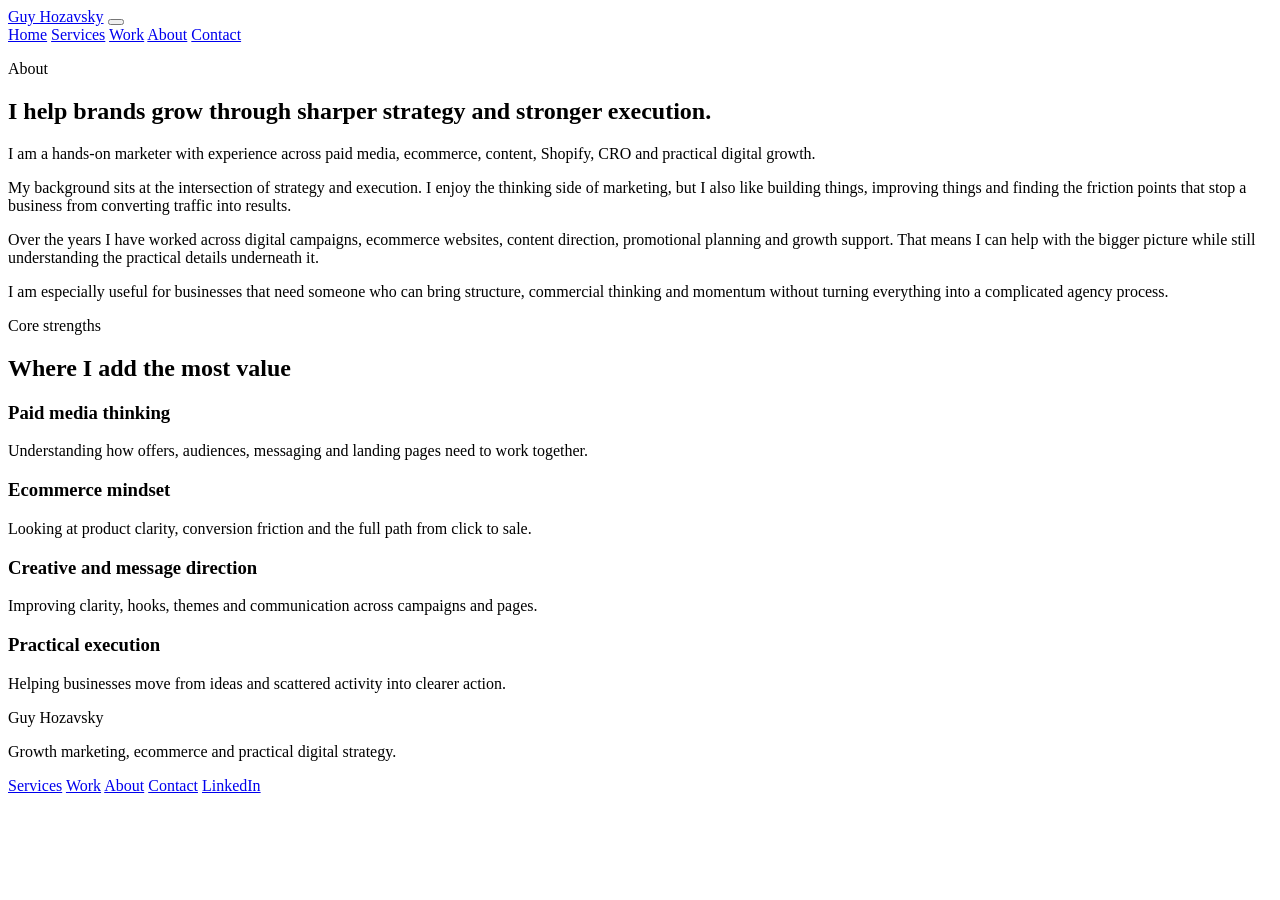
==== about.html @ 63ea0854 "Create about.html" ====
<!DOCTYPE html>
<html lang="en">
<head>
  <meta charset="UTF-8" />
  <meta name="viewport" content="width=device-width, initial-scale=1.0" />
  <title>About | Guy Hozavsky</title>
  <meta name="description" content="About Guy Hozavsky - growth marketing, ecommerce and hands-on digital strategy." />
  <link rel="stylesheet" href="css/style.css" />
</head>
<body>
  <header class="site-header">
    <div class="container nav-wrap">
      <a href="index.html" class="brand">Guy Hozavsky</a>

      <button class="nav-toggle" aria-label="Open menu" aria-expanded="false">
        <span></span>
        <span></span>
        <span></span>
      </button>

      <nav class="site-nav">
        <a href="index.html">Home</a>
        <a href="services.html">Services</a>
        <a href="work.html">Work</a>
        <a href="about.html" class="active">About</a>
        <a href="contact.html" class="btn btn-outline btn-small">Contact</a>
      </nav>
    </div>
  </header>

  <main class="page-main">
    <section class="page-hero">
      <div class="container narrow">
        <p class="eyebrow">About</p>
        <h1>I help brands grow through sharper strategy and stronger execution.</h1>
        <p class="lead">
          I am a hands-on marketer with experience across paid media, ecommerce, content, Shopify, CRO and practical digital growth.
        </p>
      </div>
    </section>

    <section class="section">
      <div class="container narrow">
        <div class="about-copy">
          <p>
            My background sits at the intersection of strategy and execution. I enjoy the thinking side of marketing, but I also like building things, improving things and finding the friction points that stop a business from converting traffic into results.
          </p>

          <p>
            Over the years I have worked across digital campaigns, ecommerce websites, content direction, promotional planning and growth support. That means I can help with the bigger picture while still understanding the practical details underneath it.
          </p>

          <p>
            I am especially useful for businesses that need someone who can bring structure, commercial thinking and momentum without turning everything into a complicated agency process.
          </p>
        </div>
      </div>
    </section>

    <section class="section section-alt">
      <div class="container">
        <div class="section-intro">
          <p class="eyebrow">Core strengths</p>
          <h2>Where I add the most value</h2>
        </div>

        <div class="card-grid">
          <article class="feature-card">
            <h3>Paid media thinking</h3>
            <p>Understanding how offers, audiences, messaging and landing pages need to work together.</p>
          </article>

          <article class="feature-card">
            <h3>Ecommerce mindset</h3>
            <p>Looking at product clarity, conversion friction and the full path from click to sale.</p>
          </article>

          <article class="feature-card">
            <h3>Creative and message direction</h3>
            <p>Improving clarity, hooks, themes and communication across campaigns and pages.</p>
          </article>

          <article class="feature-card">
            <h3>Practical execution</h3>
            <p>Helping businesses move from ideas and scattered activity into clearer action.</p>
          </article>
        </div>
      </div>
    </section>
  </main>

  <footer class="site-footer">
    <div class="container footer-wrap">
      <div>
        <p class="footer-brand">Guy Hozavsky</p>
        <p class="footer-copy">Growth marketing, ecommerce and practical digital strategy.</p>
      </div>

      <div class="footer-links">
        <a href="services.html">Services</a>
        <a href="work.html">Work</a>
        <a href="about.html">About</a>
        <a href="contact.html">Contact</a>
        <a href="https://www.linkedin.com/in/guy-hozavsky" target="_blank" rel="noopener">LinkedIn</a>
      </div>
    </div>
  </footer>

  <script src="js/script.js"></script>
</body>
</html>
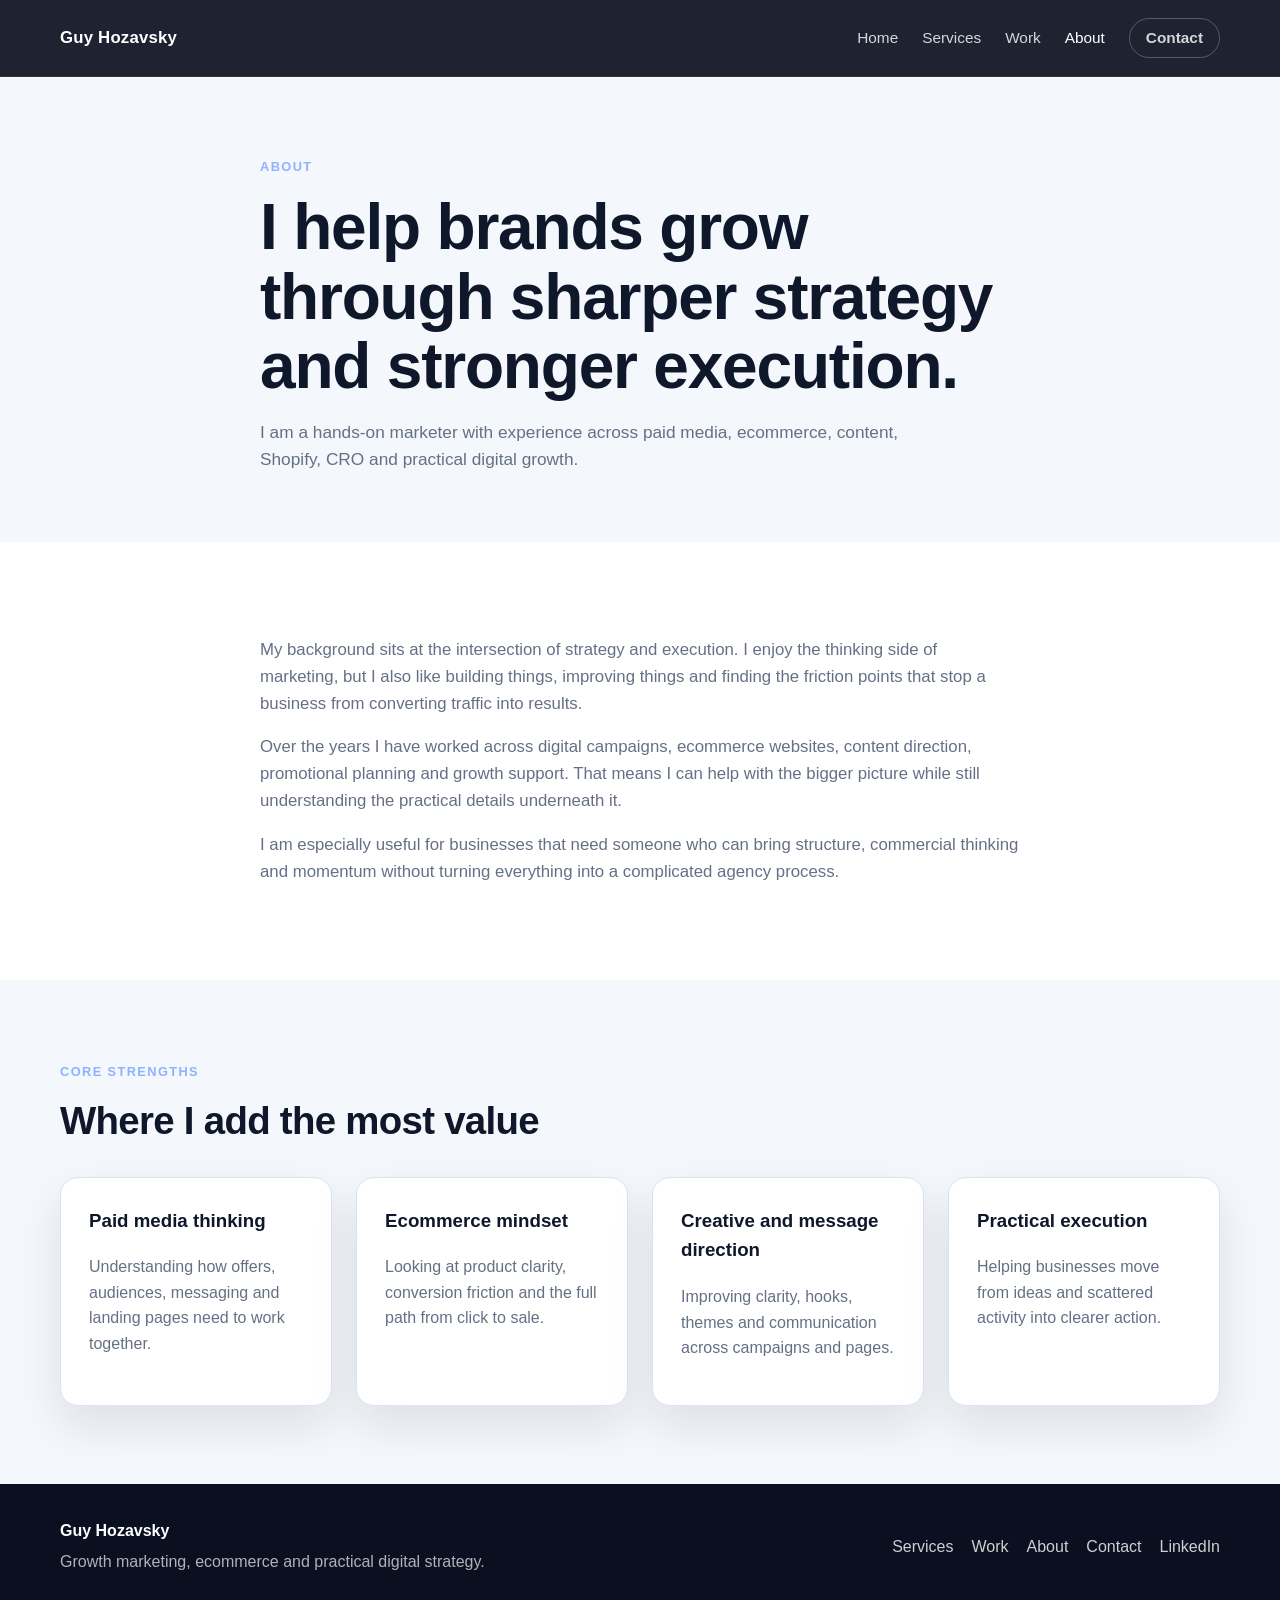
==== commit fd7eac56: "Update about.html" ====
--- a/about.html
+++ b/about.html
@@ -1,11 +1,20 @@
 <!DOCTYPE html>
 <html lang="en">
 <head>
+
   <meta charset="UTF-8" />
   <meta name="viewport" content="width=device-width, initial-scale=1.0" />
   <title>About | Guy Hozavsky</title>
   <meta name="description" content="About Guy Hozavsky - growth marketing, ecommerce and hands-on digital strategy." />
-  <link rel="stylesheet" href="css/style.css" />
+ 
+<link rel="apple-touch-icon" sizes="180x180" href="apple-touch-icon.png">
+<link rel="icon" type="image/png" sizes="32x32" href="favicon-32x32.png">
+<link rel="icon" type="image/png" sizes="16x16" href="favicon-16x16.png">
+<link rel="icon" href="favicon.ico">
+<link rel="manifest" href="site.webmanifest">
+
+ <link rel="stylesheet" href="css/style.css" />
+
 </head>
 <body>
   <header class="site-header">
--- a/css/style.css
+++ b/css/style.css
@@ -0,0 +1,841 @@
+:root {
+  --bg: #0b1020;
+  --bg-soft: #121a31;
+  --panel: #ffffff;
+  --panel-soft: #f4f7fb;
+  --text: #0f172a;
+  --text-light: #667085;
+  --white: #ffffff;
+  --line: #dbe3ef;
+  --accent: #1d4ed8;
+  --accent-dark: #163ea8;
+  --shadow: 0 20px 45px rgba(15, 23, 42, 0.10);
+  --radius: 18px;
+  --radius-small: 12px;
+  --container: 1160px;
+  --narrow: 760px;
+}
+
+* {
+  box-sizing: border-box;
+}
+
+html {
+  scroll-behavior: smooth;
+}
+
+body {
+  margin: 0;
+  font-family: Arial, Helvetica, sans-serif;
+  color: var(--text);
+  background: #ffffff;
+  line-height: 1.6;
+}
+
+a {
+  color: inherit;
+  text-decoration: none;
+}
+
+img {
+  max-width: 100%;
+  display: block;
+}
+
+.container {
+  width: min(calc(100% - 40px), var(--container));
+  margin: 0 auto;
+}
+
+.narrow {
+  max-width: var(--narrow);
+}
+
+.center-text {
+  text-align: center;
+}
+
+.site-header {
+  position: sticky;
+  top: 0;
+  z-index: 50;
+  background: rgba(11, 16, 32, 0.92);
+  backdrop-filter: blur(10px);
+  border-bottom: 1px solid rgba(255, 255, 255, 0.08);
+}
+
+.nav-wrap {
+  display: flex;
+  align-items: center;
+  justify-content: space-between;
+  min-height: 76px;
+  gap: 24px;
+}
+
+.brand {
+  font-size: 1.05rem;
+  font-weight: 700;
+  letter-spacing: 0.2px;
+  color: var(--white);
+}
+
+.site-nav {
+  display: flex;
+  align-items: center;
+  gap: 24px;
+}
+
+.site-nav a {
+  color: rgba(255, 255, 255, 0.82);
+  font-size: 0.96rem;
+}
+
+.site-nav a:hover,
+.site-nav a.active {
+  color: var(--white);
+}
+
+.nav-toggle {
+  display: none;
+  background: transparent;
+  border: 0;
+  padding: 0;
+  width: 34px;
+  cursor: pointer;
+}
+
+.nav-toggle span {
+  display: block;
+  height: 2px;
+  background: var(--white);
+  margin: 6px 0;
+  border-radius: 2px;
+}
+
+.hero {
+  background:
+  radial-gradient(circle at top left, rgba(29,78,216,0.15), transparent 40%),
+  linear-gradient(180deg,#0b1020 0%,#121a31 100%);
+  color:white;
+  padding:90px 0 70px;
+}
+
+.hero-grid {
+  display: grid;
+  grid-template-columns: 1.4fr 0.9fr;
+  gap: 40px;
+  align-items: center;
+}
+
+.eyebrow {
+  display: inline-block;
+  font-size: 0.8rem;
+  text-transform: uppercase;
+  letter-spacing: 1.4px;
+  font-weight: 700;
+  color: #8fb2ff;
+  margin: 0 0 16px;
+}
+
+.hero h1,
+.page-hero h1 {
+  margin: 0 0 18px;
+  line-height: 1.08;
+  font-size: clamp(2.2rem, 5vw, 4.2rem);
+  letter-spacing: -1.2px;
+}
+
+.hero-text,
+.lead {
+  font-size: 1.08rem;
+  color: rgba(255, 255, 255, 0.85);
+  max-width: 680px;
+  margin: 0 0 30px;
+}
+.hero-image {
+  display:flex;
+  justify-content:center;
+  align-items:center;
+}
+
+.hero-image img {
+  width:100%;
+  max-width:420px;
+  border-radius:18px;
+  box-shadow:0 20px 45px rgba(0,0,0,0.15);
+}
+
+.page-main {
+  background: #ffffff;
+}
+
+.page-hero {
+  background: var(--panel-soft);
+  padding: 76px 0 38px;
+}
+
+.page-hero .lead {
+  color: var(--text-light);
+}
+
+.hero-actions {
+  display: flex;
+  flex-wrap: wrap;
+  gap: 14px;
+  margin-bottom: 28px;
+}
+
+.btn {
+  display: inline-flex;
+  align-items: center;
+  justify-content: center;
+  min-height: 48px;
+  padding: 0 22px;
+  border-radius: 999px;
+  background: var(--accent);
+  color: var(--white);
+  font-weight: 700;
+  border: 1px solid var(--accent);
+  transition: 0.2s ease;
+}
+
+.btn:hover {
+  background: var(--accent-dark);
+  border-color: var(--accent-dark);
+}
+
+.btn-secondary {
+  background: transparent;
+  border-color: rgba(255, 255, 255, 0.22);
+  color: var(--white);
+}
+
+.btn-secondary:hover {
+  background: rgba(255, 255, 255, 0.08);
+  border-color: rgba(255, 255, 255, 0.3);
+}
+
+.btn-outline {
+  background: transparent;
+  color: var(--white);
+  border-color: rgba(255, 255, 255, 0.25);
+}
+
+.btn-outline:hover {
+  background: rgba(255, 255, 255, 0.08);
+}
+
+.btn-small {
+  min-height: 40px;
+  padding: 0 16px;
+}
+
+.hero-points {
+  display: flex;
+  flex-wrap: wrap;
+  gap: 10px;
+}
+
+.hero-points span {
+  padding: 8px 12px;
+  border: 1px solid rgba(255, 255, 255, 0.14);
+  border-radius: 999px;
+  color: rgba(255, 255, 255, 0.82);
+  font-size: 0.9rem;
+}
+
+.hero-card {
+  display: flex;
+  justify-content: flex-end;
+}
+
+.stat-card {
+  width: 100%;
+  max-width: 380px;
+  background: rgba(255, 255, 255, 0.08);
+  border: 1px solid rgba(255, 255, 255, 0.14);
+  border-radius: var(--radius);
+  padding: 28px;
+  box-shadow: var(--shadow);
+}
+
+.stat-label {
+  margin: 0 0 12px;
+  color: #8fb2ff;
+  text-transform: uppercase;
+  letter-spacing: 1.2px;
+  font-size: 0.78rem;
+  font-weight: 700;
+}
+
+.stat-card h3 {
+  margin: 0 0 18px;
+  font-size: 1.5rem;
+  line-height: 1.25;
+}
+
+.section {
+  padding: 78px 0;
+}
+
+.section-alt {
+  background: var(--panel-soft);
+}
+
+.section-intro {
+  max-width: 760px;
+  margin-bottom: 34px;
+}
+
+.section-intro h2,
+.cta-band h2,
+.service-item h2,
+.case-study h2 {
+  margin: 0;
+  font-size: clamp(1.8rem, 3vw, 2.7rem);
+  line-height: 1.14;
+  letter-spacing: -0.7px;
+}
+
+.card-grid,
+.case-grid,
+.check-grid {
+  display: grid;
+  gap: 24px;
+}
+
+.card-grid {
+  grid-template-columns: repeat(4, 1fr);
+}
+
+.case-grid {
+  grid-template-columns: repeat(3, 1fr);
+}
+
+.check-grid {
+  grid-template-columns: repeat(3, 1fr);
+}
+
+.feature-card,
+.case-card,
+.panel,
+.check-card,
+.contact-panel,
+.service-item,
+.case-study {
+  background: var(--panel);
+  border: 1px solid var(--line);
+  border-radius: var(--radius);
+  box-shadow: var(--shadow);
+}
+
+.feature-card,
+.case-card,
+.panel,
+.check-card {
+  padding: 28px;
+}
+
+.feature-card h3,
+.case-card h3,
+.panel h3,
+.service-item h2,
+.case-study h2 {
+  margin-top: 0;
+}
+
+.feature-card p,
+.case-card p,
+.panel p,
+.service-item p,
+.case-study p,
+.about-copy p,
+.clean-list li,
+.contact-links p {
+  color: var(--text-light);
+}
+
+.split-grid {
+  display: grid;
+  grid-template-columns: 1fr 1fr;
+  gap: 24px;
+}
+
+.case-tag {
+  margin: 0 0 10px;
+  color: var(--accent);
+  font-size: 0.82rem;
+  font-weight: 700;
+  text-transform: uppercase;
+  letter-spacing: 1.2px;
+}
+
+.text-link {
+  color: var(--accent);
+  font-weight: 700;
+}
+
+.cta-band {
+  background: linear-gradient(135deg, #0e1730 0%, #1b2750 100%);
+  color: var(--white);
+}
+
+.cta-band{
+  background:linear-gradient(135deg,#0e1730 0%,#1b2750 100%);
+  color:#fff;
+  padding:72px 0;
+}
+
+.cta-band-wrap{
+  display:flex;
+  align-items:center;
+  justify-content:space-between;
+  gap:30px;
+  flex-wrap:wrap;
+}
+
+.cta-band-wrap > div{
+  max-width:700px;
+}
+
+.cta-band h2{
+  margin:0 0 14px;
+  font-size:clamp(1.8rem, 4vw, 3rem);
+  line-height:1.15;
+}
+
+.cta-band p{
+  margin:0;
+  color:rgba(255,255,255,0.82);
+  font-size:1rem;
+}
+
+.cta-band .eyebrow {
+  color: #8fb2ff;
+}
+
+@media (max-width: 760px){
+  .cta-band-wrap{
+    flex-direction:column;
+    align-items:flex-start;
+  }
+}
+.site-footer {
+  background: #0b1020;
+  color: rgba(255, 255, 255, 0.8);
+  padding: 34px 0;
+}
+
+.footer-wrap {
+  display: flex;
+  justify-content: space-between;
+  gap: 24px;
+  align-items: center;
+}
+
+.footer-brand {
+  margin: 0 0 6px;
+  color: var(--white);
+  font-weight: 700;
+}
+
+.footer-copy {
+  margin: 0;
+  color: rgba(255, 255, 255, 0.68);
+}
+
+.footer-links {
+  display: flex;
+  flex-wrap: wrap;
+  gap: 18px;
+}
+
+.footer-links a:hover {
+  color: var(--white);
+}
+
+.service-stack {
+  display: grid;
+  gap: 22px;
+}
+
+.service-item {
+  padding: 28px;
+}
+
+.case-study {
+  padding: 30px;
+  margin-bottom: 26px;
+}
+
+.case-study-header {
+  margin-bottom: 20px;
+}
+
+.case-study-grid {
+  display: grid;
+  grid-template-columns: 1fr 1fr;
+  gap: 24px;
+}
+
+.about-copy {
+  font-size: 1.05rem;
+}
+
+.clean-list {
+  margin: 0;
+  padding-left: 18px;
+}
+
+.contact-panel {
+  padding: 30px;
+}
+
+.form-row {
+  margin-bottom: 18px;
+}
+
+label {
+  display: block;
+  margin-bottom: 8px;
+  font-weight: 700;
+}
+
+input,
+textarea {
+  width: 100%;
+  border: 1px solid var(--line);
+  border-radius: 12px;
+  padding: 14px 16px;
+  font: inherit;
+  color: var(--text);
+  background: #ffffff;
+}
+
+input:focus,
+textarea:focus {
+  outline: none;
+  border-color: var(--accent);
+}
+
+.contact-links {
+  margin-top: 22px;
+}
+
+.hidden-field {
+  position: absolute;
+  left: -9999px;
+}
+
+@media (max-width: 980px) {
+  .hero-grid,
+  .split-grid,
+  .case-study-grid,
+  .cta-band-wrap {
+    grid-template-columns: 1fr;
+  }
+
+  .card-grid,
+  .case-grid,
+  .check-grid {
+    grid-template-columns: 1fr 1fr;
+  }
+
+  .hero-card {
+    justify-content: flex-start;
+  }
+
+  .footer-wrap {
+    flex-direction: column;
+    align-items: flex-start;
+  }
+}
+
+@media (max-width: 760px) {
+  .nav-toggle {
+    display: block;
+  }
+
+  .site-nav {
+    position: absolute;
+    top: 76px;
+    left: 0;
+    right: 0;
+    background: #0b1020;
+    border-bottom: 1px solid rgba(255, 255, 255, 0.08);
+    padding: 18px 20px 22px;
+    display: none;
+    flex-direction: column;
+    align-items: flex-start;
+    gap: 16px;
+  }
+
+  .site-nav.open {
+    display: flex;
+  }
+
+  .card-grid,
+  .case-grid,
+  .check-grid {
+    grid-template-columns: 1fr;
+  }
+
+  .hero,
+  .section,
+  .page-hero {
+    padding-top: 56px;
+    padding-bottom: 56px;
+  }
+
+  .hero-text,
+  .lead {
+    font-size: 1rem;
+  }
+
+  .stat-card,
+  .contact-panel,
+  .feature-card,
+  .case-card,
+  .panel,
+  .service-item,
+  .case-study {
+    padding: 22px;
+  }
+}
+.results-bar{
+  background:#f4f7fb;
+  padding:50px 0;
+}
+
+.results-grid{
+  display:grid;
+  grid-template-columns:repeat(3,1fr);
+  gap:30px;
+  text-align:center;
+}
+
+.result-item h3{
+  font-size:42px;
+  margin:0;
+  color:#1d4ed8;
+}
+
+.result-item p{
+  margin:6px 0;
+  font-weight:600;
+}
+
+.result-item span{
+  color:#666;
+  font-size:14px;
+}
+.trusted-section{
+  padding:60px 0;
+  background:white;
+  border-top:1px solid #eee;
+  border-bottom:1px solid #eee;
+}
+
+.trusted-container{
+  text-align:center;
+}
+
+.trusted-title{
+  font-size:14px;
+  letter-spacing:1px;
+  color:#888;
+  text-transform:uppercase;
+  margin-bottom:30px;
+}
+
+.trusted-logos{
+  display:flex;
+  justify-content:center;
+  gap:60px;
+  flex-wrap:wrap;
+}
+
+.logo-item{
+  font-size:18px;
+  font-weight:600;
+  color:#222;
+}
+.hero{
+  background:
+  radial-gradient(circle at top left, rgba(29,78,216,0.15), transparent 40%),
+  linear-gradient(180deg,#0b1020 0%,#121a31 100%);
+  color:white;
+  padding:90px 0 70px;
+}
+.case-subtitle {
+  margin: 8px 0 0;
+  font-size: 1.02rem;
+  color: var(--text-light);
+}
+
+.result-metrics {
+  display: grid;
+  grid-template-columns: repeat(3, 1fr);
+  gap: 20px;
+  margin: 26px 0 30px;
+}
+
+.metric-box {
+  background: var(--panel-soft);
+  border: 1px solid var(--line);
+  border-radius: var(--radius-small);
+  padding: 22px;
+}
+
+.metric-box h3 {
+  margin: 0 0 8px;
+  font-size: 2rem;
+  line-height: 1;
+  color: var(--accent);
+}
+
+.metric-box p {
+  margin: 0 0 6px;
+  font-weight: 700;
+  color: var(--text);
+}
+
+.metric-box span {
+  color: var(--text-light);
+  font-size: 0.92rem;
+}
+
+.case-quote {
+  margin: 0;
+  padding: 18px 20px;
+  background: var(--panel-soft);
+  border-left: 4px solid var(--accent);
+  border-radius: 12px;
+  color: var(--text);
+  font-style: italic;
+}
+
+@media (max-width: 980px) {
+  .result-metrics {
+    grid-template-columns: 1fr;
+  }
+}
+.client-logos{
+padding:70px 0;
+background:#f6f7fb;
+text-align:center;
+}
+
+.logos-title{
+font-size:14px;
+letter-spacing:1px;
+color:#777;
+margin-bottom:35px;
+text-transform:uppercase;
+}
+
+.logos-grid{
+  display:flex;
+  flex-wrap:wrap;
+  justify-content:center;
+  align-items:center;
+  gap:28px 34px;
+}
+
+.logos-grid img{
+  height:58px;
+  max-width:140px;
+  width:auto;
+  object-fit:contain;
+  opacity:.7;
+  filter:grayscale(100%);
+  transition:all .2s ease;
+}
+
+.logos-grid img:hover{
+opacity:1;
+filter:none;
+}
+.result-item h3{
+  font-size:42px;
+  margin:0;
+  color:#1d4ed8;
+  line-height:1;
+  display:flex;
+  justify-content:center;
+  align-items:flex-start;
+  gap:2px;
+}
+
+.result-item .count{
+  display:inline-block;
+}
+
+.result-item .suffix{
+  display:inline-block;
+}
+.client-logos{
+padding:80px 0;
+background:#f6f7fb;
+text-align:center;
+border-top:1px solid #e8e8e8;
+border-bottom:1px solid #e8e8e8;
+}
+.testimonials{
+padding:80px 0;
+background:white;
+text-align:center;
+}
+
+.section-label{
+text-transform:uppercase;
+font-size:13px;
+letter-spacing:1px;
+color:#777;
+margin-bottom:10px;
+}
+
+.section-title{
+font-size:32px;
+margin-bottom:50px;
+}
+
+.testimonial-grid{
+display:grid;
+grid-template-columns:repeat(auto-fit,minmax(280px,1fr));
+gap:30px;
+}
+
+.testimonial-card{
+background:#f6f7fb;
+padding:30px;
+border-radius:12px;
+text-align:left;
+transition:transform .2s ease, box-shadow .2s ease;
+}
+
+.testimonial-card:hover{
+transform:translateY(-6px);
+box-shadow:0 20px 40px rgba(0,0,0,0.08);
+}
+
+.testimonial-text{
+font-style:italic;
+margin-bottom:20px;
+color:#333;
+}
+
+.testimonial-author strong{
+display:block;
+}
+
+.testimonial-author span{
+font-size:14px;
+color:#666;
+}
+
+.testimonial-card img{
+height:30px;
+margin-top:20px;
+opacity:.7;
+}
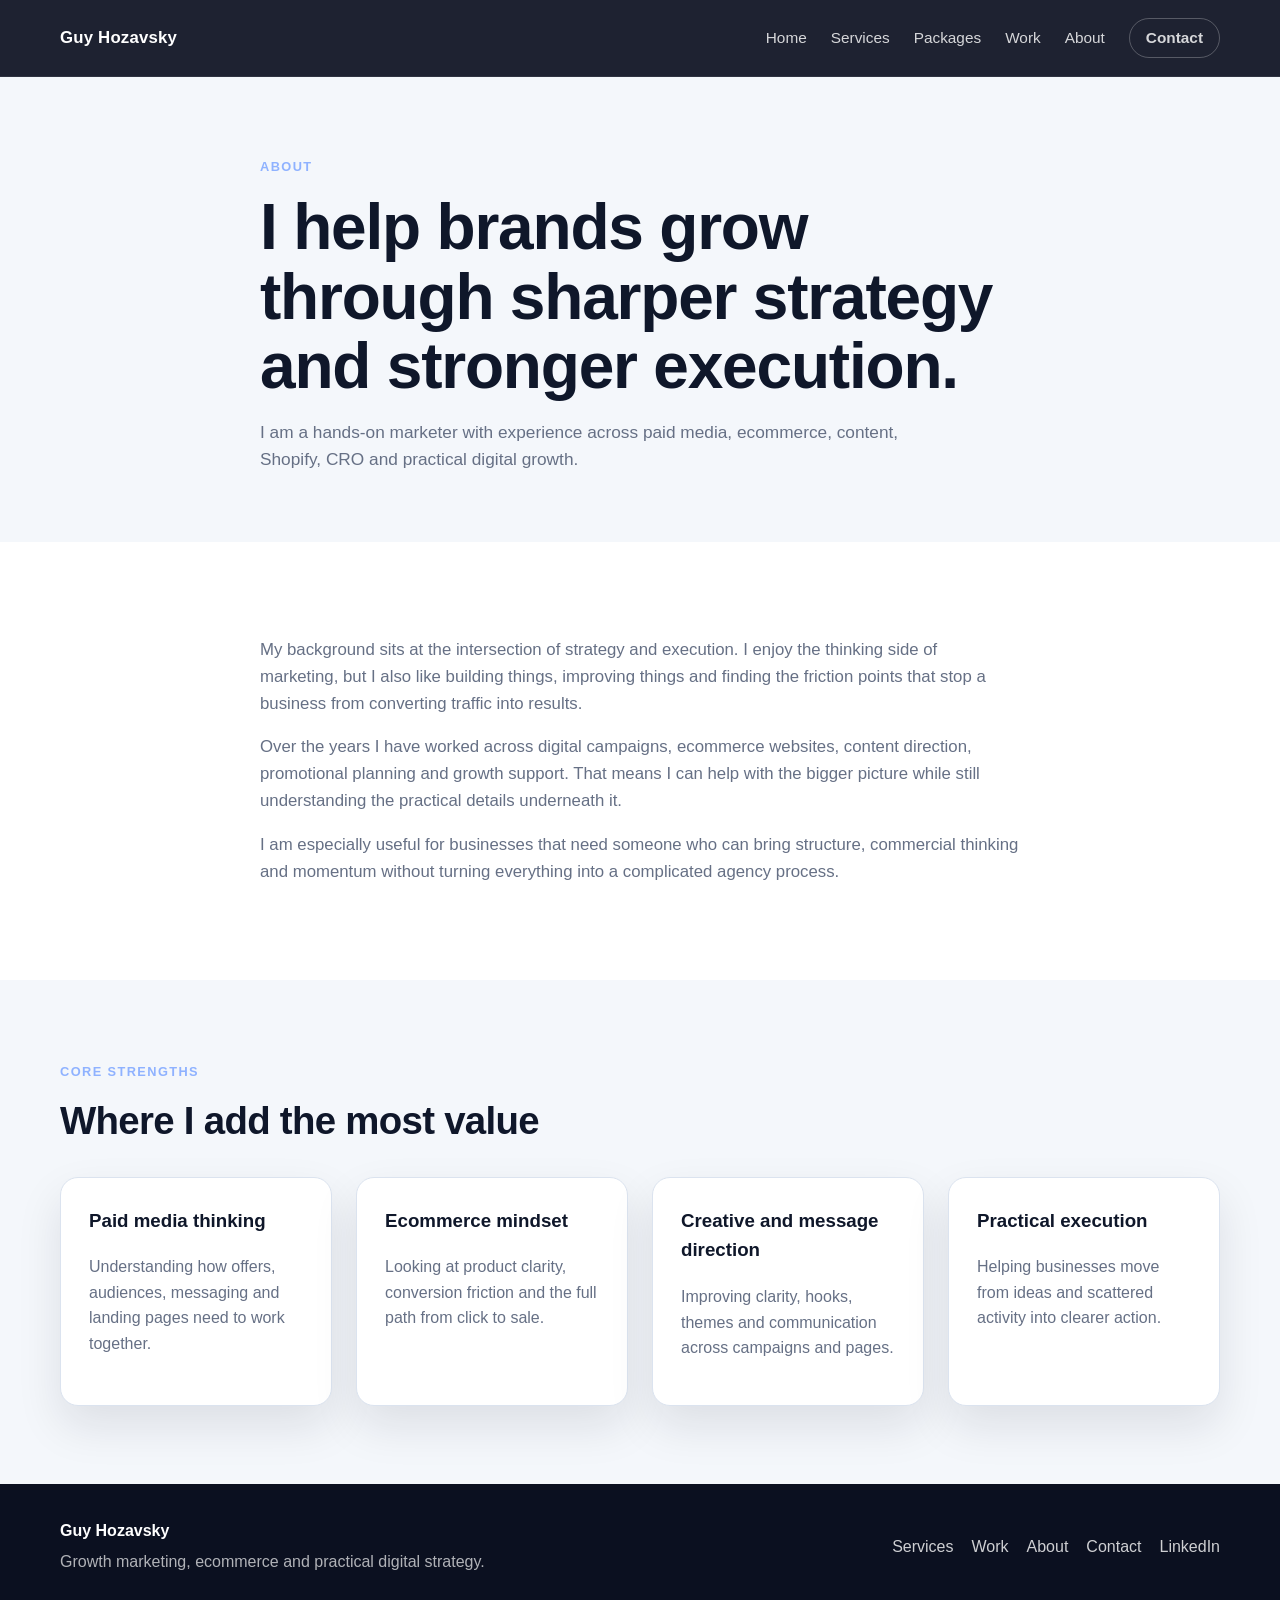
==== commit 5610c7eb: "Update about.html" ====
--- a/about.html
+++ b/about.html
@@ -27,13 +27,14 @@
         <span></span>
       </button>
 
-      <nav class="site-nav">
-        <a href="index.html">Home</a>
-        <a href="services.html">Services</a>
-        <a href="work.html">Work</a>
-        <a href="about.html" class="active">About</a>
-        <a href="contact.html" class="btn btn-outline btn-small">Contact</a>
-      </nav>
+     <nav class="site-nav">
+  <a href="index.html">Home</a>
+  <a href="services.html">Services</a>
+  <a href="packages.html">Packages</a>
+  <a href="work.html">Work</a>
+  <a href="about.html">About</a>
+  <a href="contact.html" class="btn btn-outline btn-small">Contact</a>
+</nav>
     </div>
   </header>
 
--- a/css/style.css
+++ b/css/style.css
@@ -602,32 +602,51 @@
     padding: 22px;
   }
 }
-.results-bar{
-  background:#f4f7fb;
-  padding:50px 0;
-}
-
-.results-grid{
-  display:grid;
-  grid-template-columns:repeat(3,1fr);
-  gap:30px;
-  text-align:center;
-}
-
-.result-item h3{
-  font-size:42px;
-  margin:0;
-  color:#1d4ed8;
-}
-
-.result-item p{
-  margin:6px 0;
-  font-weight:600;
-}
-
-.result-item span{
-  color:#666;
-  font-size:14px;
+.results-bar {
+  background: #f4f7fb;
+  padding: 54px 0;
+}
+
+.results-grid {
+  display: grid;
+  grid-template-columns: repeat(3, 1fr);
+  gap: 26px;
+  text-align: center;
+  align-items: start;
+}
+
+.result-item {
+  text-align: center;
+  max-width: 100%;
+  margin: 0 auto;
+}
+
+.result-item h3 {
+  font-size: clamp(4.2rem, 8vw, 6.2rem);
+  margin: 0 0 12px;
+  color: #1d4ed8;
+  line-height: 0.92;
+  display: flex;
+  justify-content: center;
+  align-items: flex-start;
+  gap: 2px;
+  font-weight: 700;
+  letter-spacing: -2px;
+}
+
+.result-item p {
+  margin: 0 0 6px;
+  font-weight: 700;
+  font-size: 1.15rem;
+  line-height: 1.2;
+  color: #0f172a;
+}
+
+.result-item span {
+  color: #667085;
+  font-size: 0.98rem;
+  line-height: 1.35;
+  display: block;
 }
 .trusted-section{
   padding:60px 0;
@@ -655,10 +674,9 @@
   flex-wrap:wrap;
 }
 
-.logo-item{
-  font-size:18px;
-  font-weight:600;
-  color:#222;
+.logo-item {
+  font-size: 1.35rem;
+  line-height: 1.2;
 }
 .hero{
   background:
@@ -835,7 +853,379 @@
 }
 
 .testimonial-card img{
-height:30px;
-margin-top:20px;
-opacity:.7;
-}
+  height: 22px;
+  max-width: 120px;
+  width: auto;
+  margin-top: 18px;
+  opacity: .7;
+  object-fit: contain;
+}
+.contact-panel-simple{
+  text-align:left;
+}
+
+.contact-panel-simple h2{
+  margin-top:0;
+  margin-bottom:14px;
+}
+
+.contact-panel-simple p{
+  color:var(--text-light);
+}
+
+.contact-actions{
+  margin-top:24px;
+  margin-bottom:28px;
+}
+
+.contact-links p{
+  margin:10px 0;
+}
+
+.contact-links a{
+  color:var(--accent);
+  font-weight:600;
+}
+
+.contact-links a:hover{
+  text-decoration:underline;
+}
+/* Bigger client logos */
+.logos-grid {
+  display: grid;
+  grid-template-columns: repeat(4, minmax(0, 1fr));
+  gap: 28px 30px;
+  align-items: center;
+}
+
+.logos-grid img {
+  height: 72px;
+  max-width: 100%;
+  width: auto;
+  margin: 0 auto;
+  object-fit: contain;
+  opacity: 0.8;
+  filter: grayscale(100%);
+  transition: transform 0.25s ease, opacity 0.25s ease, filter 0.25s ease;
+}
+
+.logos-grid img:hover {
+  opacity: 1;
+  filter: none;
+  transform: translateY(-4px) scale(1.03);
+}
+
+/* Bigger stats */
+.results-bar {
+  background: #f4f7fb;
+  padding: 70px 0;
+}
+
+.results-grid {
+  display: grid;
+  grid-template-columns: repeat(3, 1fr);
+  gap: 36px;
+  text-align: center;
+}
+
+.result-item h3 {
+  font-size: clamp(4.5rem, 10vw, 7.5rem);
+  margin: 0 0 14px;
+  color: #1d4ed8;
+  line-height: 0.88;
+  display: flex;
+  justify-content: center;
+  align-items: flex-start;
+  gap: 4px;
+  font-weight: 700;
+  letter-spacing: -2px;
+}
+
+.result-item .count,
+.result-item .suffix {
+  display: inline-block;
+}
+
+.result-item p {
+  margin: 10px 0 8px;
+  font-weight: 700;
+  font-size: 1.75rem;
+  line-height: 1.2;
+  color: #0f172a;
+}
+
+.result-item span {
+  color: #667085;
+  font-size: 1.1rem;
+  line-height: 1.4;
+  display: block;
+}
+
+/* Make testimonial hover style reusable in more places */
+.case-card,
+.feature-card,
+.result-item,
+.logo-item {
+  transition: transform 0.25s ease, box-shadow 0.25s ease;
+}
+
+.case-card:hover,
+.feature-card:hover,
+.result-item:hover {
+  transform: translateY(-6px);
+  box-shadow: 0 20px 40px rgba(0, 0, 0, 0.08);
+}
+
+/* Scroll reveal animation */
+.reveal {
+  opacity: 0;
+  transform: translateY(26px);
+  transition: opacity 0.7s ease, transform 0.7s ease;
+  will-change: opacity, transform;
+}
+
+.reveal.in-view {
+  opacity: 1;
+  transform: translateY(0);
+}
+
+.reveal-stagger-1 { transition-delay: 0.08s; }
+.reveal-stagger-2 { transition-delay: 0.16s; }
+.reveal-stagger-3 { transition-delay: 0.24s; }
+.reveal-stagger-4 { transition-delay: 0.32s; }
+
+/* Slightly stronger headings */
+.section-title {
+  font-size: clamp(2.2rem, 4vw, 3.2rem);
+  margin-bottom: 50px;
+  letter-spacing: -0.8px;
+}
+
+/* Mobile tuning */
+@media (max-width: 980px) {
+  .logos-grid img {
+    height: 110px;
+    max-width: 240px;
+  }
+
+  .result-item h3 {
+    font-size: clamp(3.5rem, 12vw, 5.5rem);
+  }
+
+  .result-item p {
+    font-size: 1.35rem;
+  }
+}
+
+@media (max-width: 760px) {
+  .results-grid {
+    grid-template-columns: 1fr;
+    gap: 28px;
+  }
+
+  .logos-grid {
+    gap: 28px 30px;
+  }
+
+  .logos-grid img {
+    height: 82px;
+    max-width: 200px;
+  }
+
+  .result-item h3 {
+    font-size: clamp(3rem, 14vw, 4.5rem);
+    margin-bottom: 10px;
+  }
+
+  .result-item p {
+    font-size: 1.2rem;
+  }
+
+  .result-item span {
+    font-size: 1rem;
+  }
+}
+.result-item {
+  text-align: center;
+}
+/* Mobile fixes for trusted clients and results */
+@media (max-width: 760px) {
+  .trusted-section {
+    padding: 46px 0;
+  }
+
+  .trusted-logos {
+    flex-direction: column;
+    gap: 18px;
+  }
+
+  .logo-item {
+    font-size: 1.75rem;
+    line-height: 1.2;
+  }
+
+  .results-bar {
+    padding: 54px 0;
+  }
+
+  .results-grid {
+    grid-template-columns: 1fr;
+    gap: 34px;
+  }
+
+  .result-item {
+    text-align: center;
+    max-width: 100%;
+    margin: 0 auto;
+  }
+
+  .result-item h3 {
+    font-size: clamp(3.2rem, 16vw, 4.6rem);
+    margin: 0 0 10px;
+    line-height: 0.95;
+    justify-content: center;
+  }
+
+  .result-item p {
+    margin: 0 0 8px;
+    font-size: 1.05rem;
+    line-height: 1.2;
+  }
+
+  .result-item span {
+    display: block;
+    font-size: 0.95rem;
+    line-height: 1.35;
+  }
+}
+/* Final homepage sizing refinements */
+
+.testimonial-card img{
+  height: 22px;
+  max-width: 120px;
+  width: auto;
+  margin-top: 18px;
+  opacity: .7;
+  object-fit: contain;
+}
+
+.results-bar {
+  background: #f4f7fb;
+  padding: 54px 0;
+}
+
+.results-grid {
+  display: grid;
+  grid-template-columns: repeat(3, 1fr);
+  gap: 26px;
+  text-align: center;
+  align-items: start;
+}
+
+.result-item {
+  text-align: center;
+  max-width: 100%;
+  margin: 0 auto;
+}
+
+.result-item h3 {
+  font-size: clamp(4.2rem, 8vw, 6.2rem);
+  margin: 0 0 12px;
+  color: #1d4ed8;
+  line-height: 0.92;
+  display: flex;
+  justify-content: center;
+  align-items: flex-start;
+  gap: 2px;
+  font-weight: 700;
+  letter-spacing: -2px;
+}
+
+.result-item p {
+  margin: 0 0 6px;
+  font-weight: 700;
+  font-size: 1.15rem;
+  line-height: 1.2;
+  color: #0f172a;
+}
+
+.result-item span {
+  color: #667085;
+  font-size: 0.98rem;
+  line-height: 1.35;
+  display: block;
+}
+
+.logos-grid {
+  display: grid;
+  grid-template-columns: repeat(4, minmax(0, 1fr));
+  gap: 28px 30px;
+  align-items: center;
+}
+
+.logos-grid img {
+  height: 72px;
+  max-width: 100%;
+  width: auto;
+  margin: 0 auto;
+  object-fit: contain;
+  opacity: 0.8;
+  filter: grayscale(100%);
+  transition: transform 0.25s ease, opacity 0.25s ease, filter 0.25s ease;
+}
+
+.logos-grid img:hover {
+  opacity: 1;
+  filter: none;
+  transform: translateY(-4px) scale(1.03);
+}
+
+@media (max-width: 980px) {
+  .logos-grid {
+    grid-template-columns: repeat(3, minmax(0, 1fr));
+    gap: 24px 24px;
+  }
+
+  .logos-grid img {
+    height: 64px;
+  }
+}
+
+@media (max-width: 760px) {
+  .results-bar {
+    padding: 42px 0;
+  }
+
+  .results-grid {
+    grid-template-columns: 1fr;
+    gap: 26px;
+  }
+
+  .result-item h3 {
+    font-size: clamp(3.6rem, 15vw, 4.8rem);
+    margin: 0 0 8px;
+    line-height: 0.95;
+    justify-content: center;
+  }
+
+  .result-item p {
+    margin: 0 0 6px;
+    font-size: 1.05rem;
+    line-height: 1.2;
+  }
+
+  .result-item span {
+    font-size: 0.95rem;
+    line-height: 1.35;
+  }
+
+  .logos-grid {
+    grid-template-columns: repeat(2, minmax(0, 1fr));
+    gap: 22px 18px;
+  }
+
+  .logos-grid img {
+    height: 52px;
+    max-width: 90%;
+  }
+}
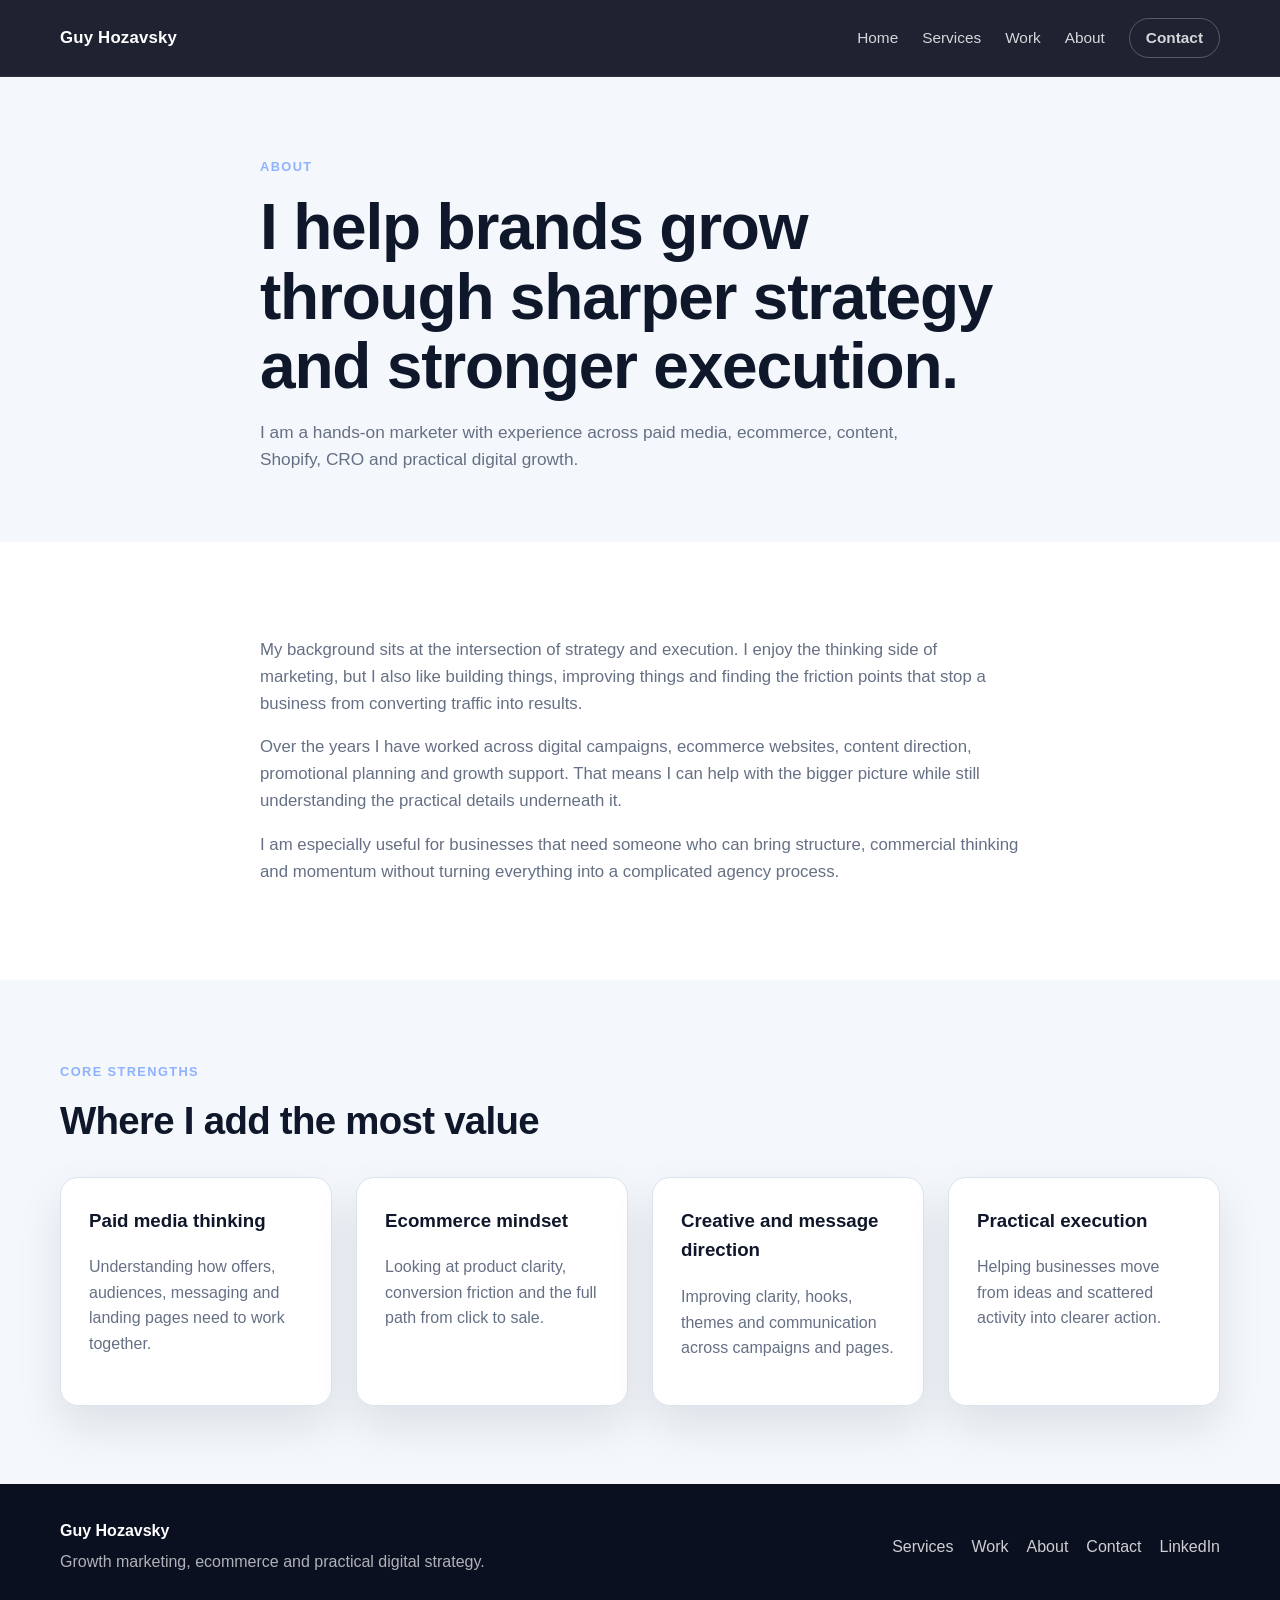
==== commit fa2fe23c: "Update about.html" ====
--- a/about.html
+++ b/about.html
@@ -30,7 +30,6 @@
      <nav class="site-nav">
   <a href="index.html">Home</a>
   <a href="services.html">Services</a>
-  <a href="packages.html">Packages</a>
   <a href="work.html">Work</a>
   <a href="about.html">About</a>
   <a href="contact.html" class="btn btn-outline btn-small">Contact</a>
--- a/css/style.css
+++ b/css/style.css
@@ -55,6 +55,8 @@
   text-align: center;
 }
 
+/* Header */
+
 .site-header {
   position: sticky;
   top: 0;
@@ -112,12 +114,14 @@
   border-radius: 2px;
 }
 
+/* Hero */
+
 .hero {
   background:
-  radial-gradient(circle at top left, rgba(29,78,216,0.15), transparent 40%),
-  linear-gradient(180deg,#0b1020 0%,#121a31 100%);
-  color:white;
-  padding:90px 0 70px;
+    radial-gradient(circle at top left, rgba(29, 78, 216, 0.15), transparent 40%),
+    linear-gradient(180deg, #0b1020 0%, #121a31 100%);
+  color: white;
+  padding: 90px 0 70px;
 }
 
 .hero-grid {
@@ -125,6 +129,19 @@
   grid-template-columns: 1.4fr 0.9fr;
   gap: 40px;
   align-items: center;
+}
+
+.hero-image {
+  display: flex;
+  justify-content: center;
+  align-items: center;
+}
+
+.hero-image img {
+  width: 100%;
+  max-width: 420px;
+  border-radius: 18px;
+  box-shadow: 0 20px 45px rgba(0, 0, 0, 0.15);
 }
 
 .eyebrow {
@@ -152,31 +169,6 @@
   max-width: 680px;
   margin: 0 0 30px;
 }
-.hero-image {
-  display:flex;
-  justify-content:center;
-  align-items:center;
-}
-
-.hero-image img {
-  width:100%;
-  max-width:420px;
-  border-radius:18px;
-  box-shadow:0 20px 45px rgba(0,0,0,0.15);
-}
-
-.page-main {
-  background: #ffffff;
-}
-
-.page-hero {
-  background: var(--panel-soft);
-  padding: 76px 0 38px;
-}
-
-.page-hero .lead {
-  color: var(--text-light);
-}
 
 .hero-actions {
   display: flex;
@@ -184,6 +176,37 @@
   gap: 14px;
   margin-bottom: 28px;
 }
+
+.hero-points {
+  display: flex;
+  flex-wrap: wrap;
+  gap: 10px;
+}
+
+.hero-points span {
+  padding: 8px 12px;
+  border: 1px solid rgba(255, 255, 255, 0.14);
+  border-radius: 999px;
+  color: rgba(255, 255, 255, 0.82);
+  font-size: 0.9rem;
+}
+
+/* Page hero */
+
+.page-main {
+  background: #ffffff;
+}
+
+.page-hero {
+  background: var(--panel-soft);
+  padding: 76px 0 38px;
+}
+
+.page-hero .lead {
+  color: var(--text-light);
+}
+
+/* Buttons */
 
 .btn {
   display: inline-flex;
@@ -230,49 +253,7 @@
   padding: 0 16px;
 }
 
-.hero-points {
-  display: flex;
-  flex-wrap: wrap;
-  gap: 10px;
-}
-
-.hero-points span {
-  padding: 8px 12px;
-  border: 1px solid rgba(255, 255, 255, 0.14);
-  border-radius: 999px;
-  color: rgba(255, 255, 255, 0.82);
-  font-size: 0.9rem;
-}
-
-.hero-card {
-  display: flex;
-  justify-content: flex-end;
-}
-
-.stat-card {
-  width: 100%;
-  max-width: 380px;
-  background: rgba(255, 255, 255, 0.08);
-  border: 1px solid rgba(255, 255, 255, 0.14);
-  border-radius: var(--radius);
-  padding: 28px;
-  box-shadow: var(--shadow);
-}
-
-.stat-label {
-  margin: 0 0 12px;
-  color: #8fb2ff;
-  text-transform: uppercase;
-  letter-spacing: 1.2px;
-  font-size: 0.78rem;
-  font-weight: 700;
-}
-
-.stat-card h3 {
-  margin: 0 0 18px;
-  font-size: 1.5rem;
-  line-height: 1.25;
-}
+/* Sections */
 
 .section {
   padding: 78px 0;
@@ -297,6 +278,22 @@
   letter-spacing: -0.7px;
 }
 
+.section-label {
+  text-transform: uppercase;
+  font-size: 13px;
+  letter-spacing: 1px;
+  color: #777;
+  margin-bottom: 10px;
+}
+
+.section-title {
+  font-size: clamp(2rem, 4vw, 2.6rem);
+  margin-bottom: 44px;
+  letter-spacing: -0.5px;
+}
+
+/* Grids */
+
 .card-grid,
 .case-grid,
 .check-grid {
@@ -315,6 +312,25 @@
 .check-grid {
   grid-template-columns: repeat(3, 1fr);
 }
+
+.split-grid {
+  display: grid;
+  grid-template-columns: 1fr 1fr;
+  gap: 24px;
+}
+
+.service-stack {
+  display: grid;
+  gap: 22px;
+}
+
+.case-study-grid {
+  display: grid;
+  grid-template-columns: 1fr 1fr;
+  gap: 24px;
+}
+
+/* Cards */
 
 .feature-card,
 .case-card,
@@ -336,6 +352,44 @@
   padding: 28px;
 }
 
+.service-item {
+  padding: 28px;
+}
+
+.case-study {
+  padding: 30px;
+  margin-bottom: 26px;
+}
+
+.contact-panel {
+  padding: 30px;
+}
+
+.packages-teaser-grid {
+  grid-template-columns: repeat(4, 1fr);
+}
+
+.package-meta {
+  margin: 14px 0 0;
+  font-size: 0.95rem;
+  color: var(--text);
+}
+
+.package-meta strong {
+  color: var(--accent);
+}
+
+@media (max-width: 980px) {
+  .packages-teaser-grid {
+    grid-template-columns: repeat(2, 1fr);
+  }
+}
+
+@media (max-width: 760px) {
+  .packages-teaser-grid {
+    grid-template-columns: 1fr;
+  }
+}
 .feature-card h3,
 .case-card h3,
 .panel h3,
@@ -355,10 +409,8 @@
   color: var(--text-light);
 }
 
-.split-grid {
-  display: grid;
-  grid-template-columns: 1fr 1fr;
-  gap: 24px;
+.case-study-header {
+  margin-bottom: 20px;
 }
 
 .case-tag {
@@ -370,114 +422,17 @@
   letter-spacing: 1.2px;
 }
 
+.case-subtitle {
+  margin: 8px 0 0;
+  font-size: 1.02rem;
+  color: var(--text-light);
+}
+
 .text-link {
   color: var(--accent);
   font-weight: 700;
 }
 
-.cta-band {
-  background: linear-gradient(135deg, #0e1730 0%, #1b2750 100%);
-  color: var(--white);
-}
-
-.cta-band{
-  background:linear-gradient(135deg,#0e1730 0%,#1b2750 100%);
-  color:#fff;
-  padding:72px 0;
-}
-
-.cta-band-wrap{
-  display:flex;
-  align-items:center;
-  justify-content:space-between;
-  gap:30px;
-  flex-wrap:wrap;
-}
-
-.cta-band-wrap > div{
-  max-width:700px;
-}
-
-.cta-band h2{
-  margin:0 0 14px;
-  font-size:clamp(1.8rem, 4vw, 3rem);
-  line-height:1.15;
-}
-
-.cta-band p{
-  margin:0;
-  color:rgba(255,255,255,0.82);
-  font-size:1rem;
-}
-
-.cta-band .eyebrow {
-  color: #8fb2ff;
-}
-
-@media (max-width: 760px){
-  .cta-band-wrap{
-    flex-direction:column;
-    align-items:flex-start;
-  }
-}
-.site-footer {
-  background: #0b1020;
-  color: rgba(255, 255, 255, 0.8);
-  padding: 34px 0;
-}
-
-.footer-wrap {
-  display: flex;
-  justify-content: space-between;
-  gap: 24px;
-  align-items: center;
-}
-
-.footer-brand {
-  margin: 0 0 6px;
-  color: var(--white);
-  font-weight: 700;
-}
-
-.footer-copy {
-  margin: 0;
-  color: rgba(255, 255, 255, 0.68);
-}
-
-.footer-links {
-  display: flex;
-  flex-wrap: wrap;
-  gap: 18px;
-}
-
-.footer-links a:hover {
-  color: var(--white);
-}
-
-.service-stack {
-  display: grid;
-  gap: 22px;
-}
-
-.service-item {
-  padding: 28px;
-}
-
-.case-study {
-  padding: 30px;
-  margin-bottom: 26px;
-}
-
-.case-study-header {
-  margin-bottom: 20px;
-}
-
-.case-study-grid {
-  display: grid;
-  grid-template-columns: 1fr 1fr;
-  gap: 24px;
-}
-
 .about-copy {
   font-size: 1.05rem;
 }
@@ -487,8 +442,400 @@
   padding-left: 18px;
 }
 
-.contact-panel {
-  padding: 30px;
+/* CTA band */
+
+.cta-band {
+  background: linear-gradient(135deg, #0e1730 0%, #1b2750 100%);
+  color: #fff;
+  padding: 72px 0;
+}
+
+.cta-band-wrap {
+  display: flex;
+  align-items: center;
+  justify-content: space-between;
+  gap: 30px;
+  flex-wrap: wrap;
+}
+
+.cta-band-wrap > div {
+  max-width: 700px;
+}
+
+.cta-band h2 {
+  margin: 0 0 14px;
+  font-size: clamp(1.8rem, 4vw, 3rem);
+  line-height: 1.15;
+}
+
+.cta-band p {
+  margin: 0;
+  color: rgba(255, 255, 255, 0.82);
+  font-size: 1rem;
+}
+
+.cta-band .eyebrow {
+  color: #8fb2ff;
+}
+
+/* =========================
+   Testimonials Section
+========================= */
+
+.testimonials {
+  padding: 72px 0;
+  background: #ffffff;
+  text-align: center;
+}
+
+.section-label {
+  text-transform: uppercase;
+  font-size: 13px;
+  letter-spacing: 1px;
+  color: #777;
+  margin-bottom: 10px;
+}
+
+.section-title {
+  font-size: clamp(2rem, 4vw, 2.6rem);
+  margin-bottom: 44px;
+  letter-spacing: -0.5px;
+}
+
+/* =========================
+   Testimonials Grid
+========================= */
+
+.testimonial-grid {
+  display: grid;
+  grid-template-columns: repeat(auto-fit, minmax(280px, 1fr));
+  gap: 26px;
+  align-items: stretch;
+}
+
+/* =========================
+   Testimonial Card
+========================= */
+
+.testimonial-card {
+  background: #f6f7fb;
+  padding: 28px;
+  border-radius: 16px;
+  text-align: left;
+  transition: transform 0.25s ease, box-shadow 0.25s ease;
+  position: relative;
+  display: flex;
+  flex-direction: column;
+  min-height: 100%;
+  border: 1px solid rgba(15, 23, 42, 0.04);
+}
+
+.testimonial-card:hover {
+  transform: translateY(-6px);
+  box-shadow: 0 20px 40px rgba(0, 0, 0, 0.08);
+}
+
+/* =========================
+   Quote Text
+========================= */
+
+.testimonial-text {
+  font-style: italic;
+  margin: 0 0 22px;
+  color: #333;
+  line-height: 1.58;
+  position: relative;
+  flex-grow: 1;
+}
+
+.testimonial-text::before {
+  content: "“";
+  font-size: 52px;
+  line-height: 1;
+  position: absolute;
+  left: -10px;
+  top: -10px;
+  opacity: 0.08;
+}
+
+/* =========================
+   Author Block
+========================= */
+
+.testimonial-author {
+  margin-top: auto;
+  margin-bottom: 10px;
+  padding-top: 2px;
+}
+
+.testimonial-author strong {
+  display: block;
+  font-size: 1.04rem;
+  line-height: 1.2;
+  color: #0f172a;
+}
+
+.testimonial-author span {
+  display: block;
+  margin-top: 3px;
+  font-size: 14px;
+  color: #666;
+  line-height: 1.3;
+}
+
+/* =========================
+   Logo under testimonial
+========================= */
+
+.testimonial-card img {
+  display: block;
+  align-self: flex-start;
+  height: 60px;
+  width: auto;
+  max-width: none;
+  margin-top: 8px;
+  opacity: 0.82;
+  object-fit: contain;
+  filter: grayscale(100%);
+  transition: opacity 0.2s ease, filter 0.2s ease, transform 0.2s ease;
+}
+
+.testimonial-card img:hover {
+  opacity: 1;
+  filter: none;
+  transform: translateY(-1px);
+}
+
+/* =========================
+   Mobile Optimisation
+========================= */
+
+@media (max-width: 760px) {
+  .testimonials {
+    padding: 54px 0;
+  }
+
+  .section-title {
+    margin-bottom: 34px;
+  }
+
+  .testimonial-card {
+    padding: 22px;
+    border-radius: 14px;
+  }
+
+  .testimonial-text {
+    font-size: 0.95rem;
+    line-height: 1.52;
+    margin-bottom: 18px;
+  }
+
+  .testimonial-text::before {
+    font-size: 42px;
+    left: -8px;
+    top: -8px;
+  }
+
+  .testimonial-author strong {
+    font-size: 1rem;
+  }
+
+  .testimonial-author span {
+    font-size: 13px;
+  }
+
+  .testimonial-card img {
+    height: 48px;
+    margin-top: 8px;
+  }
+}
+
+/* Results */
+
+.results-bar {
+  background: #f4f7fb;
+  padding: 34px 0;
+}
+
+.results-grid {
+  display: grid;
+  grid-template-columns: repeat(3, 1fr);
+  gap: 18px;
+  text-align: center;
+  align-items: start;
+}
+
+.result-item {
+  text-align: center;
+  margin: 0 auto;
+  max-width: 100%;
+  transition: transform 0.25s ease, box-shadow 0.25s ease;
+}
+
+.result-item:hover {
+  transform: translateY(-6px);
+  box-shadow: 0 20px 40px rgba(0, 0, 0, 0.08);
+}
+
+.result-item h3 {
+  margin: 0 0 6px;
+  font-size: 88px;
+  line-height: 0.9;
+  font-weight: 700;
+  color: #0f172a;
+  letter-spacing: -2px;
+  display: flex;
+  justify-content: center;
+  align-items: flex-start;
+  gap: 2px;
+}
+
+.result-item .count,
+.result-item .suffix {
+  display: inline-block;
+  font-size: inherit;
+  line-height: inherit;
+  font-weight: inherit;
+}
+
+.result-item p {
+  margin: 0 0 2px;
+  font-size: 17px;
+  line-height: 1.1;
+  font-weight: 700;
+  color: #0f172a;
+}
+
+.result-item span {
+  display: block;
+  font-size: 14px;
+  line-height: 1.25;
+  color: #667085;
+}
+
+/* Package metrics */
+
+.result-metrics {
+  display: grid;
+  grid-template-columns: repeat(3, 1fr);
+  gap: 20px;
+  margin: 26px 0 30px;
+}
+
+.metric-box {
+  background: var(--panel-soft);
+  border: 1px solid var(--line);
+  border-radius: var(--radius-small);
+  padding: 22px;
+}
+
+.metric-box h3 {
+  margin: 0 0 8px;
+  font-size: 2rem;
+  line-height: 1;
+  color: var(--accent);
+}
+
+.metric-box p {
+  margin: 0 0 6px;
+  font-weight: 700;
+  color: var(--text);
+}
+
+.metric-box span {
+  color: var(--text-light);
+  font-size: 0.92rem;
+}
+
+/* Bottom logo wall */
+
+.client-logos {
+  padding: 80px 0;
+  background: #f6f7fb;
+  text-align: center;
+  border-top: 1px solid #e8e8e8;
+  border-bottom: 1px solid #e8e8e8;
+}
+
+.logos-title {
+  font-size: 14px;
+  letter-spacing: 1px;
+  color: #777;
+  margin-bottom: 35px;
+  text-transform: uppercase;
+}
+
+.logos-grid {
+  display: grid;
+  grid-template-columns: repeat(4, minmax(0, 1fr));
+  gap: 28px 30px;
+  align-items: center;
+}
+
+.logos-grid img {
+  height: 72px;
+  max-width: 100%;
+  width: auto;
+  margin: 0 auto;
+  object-fit: contain;
+  opacity: 0.8;
+  filter: grayscale(100%);
+  transition: transform 0.25s ease, opacity 0.25s ease, filter 0.25s ease;
+}
+
+.logos-grid img:hover {
+  opacity: 1;
+  filter: none;
+  transform: translateY(-4px) scale(1.03);
+}
+
+/* Quote block */
+
+.case-quote {
+  margin: 0;
+  padding: 18px 20px;
+  background: var(--panel-soft);
+  border-left: 4px solid var(--accent);
+  border-radius: 12px;
+  color: var(--text);
+  font-style: italic;
+}
+
+/* Contact */
+
+.contact-panel-simple {
+  text-align: left;
+}
+
+.contact-panel-simple h2 {
+  margin-top: 0;
+  margin-bottom: 14px;
+}
+
+.contact-panel-simple p {
+  color: var(--text-light);
+}
+
+.contact-actions {
+  margin-top: 24px;
+  margin-bottom: 28px;
+}
+
+.contact-links {
+  margin-top: 22px;
+}
+
+.contact-links p {
+  margin: 10px 0;
+}
+
+.contact-links a {
+  color: var(--accent);
+  font-weight: 600;
+}
+
+.contact-links a:hover {
+  text-decoration: underline;
 }
 
 .form-row {
@@ -518,20 +865,85 @@
   border-color: var(--accent);
 }
 
-.contact-links {
-  margin-top: 22px;
-}
-
 .hidden-field {
   position: absolute;
   left: -9999px;
 }
 
+/* Footer */
+
+.site-footer {
+  background: #0b1020;
+  color: rgba(255, 255, 255, 0.8);
+  padding: 34px 0;
+}
+
+.footer-wrap {
+  display: flex;
+  justify-content: space-between;
+  gap: 24px;
+  align-items: center;
+}
+
+.footer-brand {
+  margin: 0 0 6px;
+  color: var(--white);
+  font-weight: 700;
+}
+
+.footer-copy {
+  margin: 0;
+  color: rgba(255, 255, 255, 0.68);
+}
+
+.footer-links {
+  display: flex;
+  flex-wrap: wrap;
+  gap: 18px;
+}
+
+.footer-links a:hover {
+  color: var(--white);
+}
+
+/* Shared hover */
+
+.case-card,
+.feature-card {
+  transition: transform 0.25s ease, box-shadow 0.25s ease;
+}
+
+.case-card:hover,
+.feature-card:hover {
+  transform: translateY(-6px);
+  box-shadow: 0 20px 40px rgba(0, 0, 0, 0.08);
+}
+
+/* Reveal animation */
+
+.reveal {
+  opacity: 0;
+  transform: translateY(26px);
+  transition: opacity 0.7s ease, transform 0.7s ease;
+  will-change: opacity, transform;
+}
+
+.reveal.in-view {
+  opacity: 1;
+  transform: translateY(0);
+}
+
+.reveal-stagger-1 { transition-delay: 0.08s; }
+.reveal-stagger-2 { transition-delay: 0.16s; }
+.reveal-stagger-3 { transition-delay: 0.24s; }
+.reveal-stagger-4 { transition-delay: 0.32s; }
+
+/* Tablet */
+
 @media (max-width: 980px) {
   .hero-grid,
   .split-grid,
-  .case-study-grid,
-  .cta-band-wrap {
+  .case-study-grid {
     grid-template-columns: 1fr;
   }
 
@@ -541,15 +953,34 @@
     grid-template-columns: 1fr 1fr;
   }
 
-  .hero-card {
-    justify-content: flex-start;
-  }
-
   .footer-wrap {
     flex-direction: column;
     align-items: flex-start;
   }
-}
+
+  .result-metrics {
+    grid-template-columns: 1fr;
+  }
+
+  .logos-grid {
+    grid-template-columns: repeat(3, minmax(0, 1fr));
+    gap: 24px 24px;
+  }
+
+  .logos-grid img {
+    height: 64px;
+  }
+
+  .result-item h3 {
+    font-size: 72px;
+  }
+
+  .result-item p {
+    font-size: 16px;
+  }
+}
+
+/* Mobile */
 
 @media (max-width: 760px) {
   .nav-toggle {
@@ -592,631 +1023,41 @@
     font-size: 1rem;
   }
 
-  .stat-card,
-  .contact-panel,
   .feature-card,
   .case-card,
   .panel,
+  .contact-panel,
   .service-item,
   .case-study {
     padding: 22px;
   }
-}
-.results-bar {
-  background: #f4f7fb;
-  padding: 54px 0;
-}
-
-.results-grid {
-  display: grid;
-  grid-template-columns: repeat(3, 1fr);
-  gap: 26px;
-  text-align: center;
-  align-items: start;
-}
-
-.result-item {
-  text-align: center;
-  max-width: 100%;
-  margin: 0 auto;
-}
-
-.result-item h3 {
-  font-size: clamp(4.2rem, 8vw, 6.2rem);
-  margin: 0 0 12px;
-  color: #1d4ed8;
-  line-height: 0.92;
-  display: flex;
-  justify-content: center;
-  align-items: flex-start;
-  gap: 2px;
-  font-weight: 700;
-  letter-spacing: -2px;
-}
-
-.result-item p {
-  margin: 0 0 6px;
-  font-weight: 700;
-  font-size: 1.15rem;
-  line-height: 1.2;
-  color: #0f172a;
-}
-
-.result-item span {
-  color: #667085;
-  font-size: 0.98rem;
-  line-height: 1.35;
-  display: block;
-}
-.trusted-section{
-  padding:60px 0;
-  background:white;
-  border-top:1px solid #eee;
-  border-bottom:1px solid #eee;
-}
-
-.trusted-container{
-  text-align:center;
-}
-
-.trusted-title{
-  font-size:14px;
-  letter-spacing:1px;
-  color:#888;
-  text-transform:uppercase;
-  margin-bottom:30px;
-}
-
-.trusted-logos{
-  display:flex;
-  justify-content:center;
-  gap:60px;
-  flex-wrap:wrap;
-}
-
-.logo-item {
-  font-size: 1.35rem;
-  line-height: 1.2;
-}
-.hero{
-  background:
-  radial-gradient(circle at top left, rgba(29,78,216,0.15), transparent 40%),
-  linear-gradient(180deg,#0b1020 0%,#121a31 100%);
-  color:white;
-  padding:90px 0 70px;
-}
-.case-subtitle {
-  margin: 8px 0 0;
-  font-size: 1.02rem;
-  color: var(--text-light);
-}
-
-.result-metrics {
-  display: grid;
-  grid-template-columns: repeat(3, 1fr);
-  gap: 20px;
-  margin: 26px 0 30px;
-}
-
-.metric-box {
-  background: var(--panel-soft);
-  border: 1px solid var(--line);
-  border-radius: var(--radius-small);
-  padding: 22px;
-}
-
-.metric-box h3 {
-  margin: 0 0 8px;
-  font-size: 2rem;
-  line-height: 1;
-  color: var(--accent);
-}
-
-.metric-box p {
-  margin: 0 0 6px;
-  font-weight: 700;
-  color: var(--text);
-}
-
-.metric-box span {
-  color: var(--text-light);
-  font-size: 0.92rem;
-}
-
-.case-quote {
-  margin: 0;
-  padding: 18px 20px;
-  background: var(--panel-soft);
-  border-left: 4px solid var(--accent);
-  border-radius: 12px;
-  color: var(--text);
-  font-style: italic;
-}
-
-@media (max-width: 980px) {
-  .result-metrics {
-    grid-template-columns: 1fr;
-  }
-}
-.client-logos{
-padding:70px 0;
-background:#f6f7fb;
-text-align:center;
-}
-
-.logos-title{
-font-size:14px;
-letter-spacing:1px;
-color:#777;
-margin-bottom:35px;
-text-transform:uppercase;
-}
-
-.logos-grid{
-  display:flex;
-  flex-wrap:wrap;
-  justify-content:center;
-  align-items:center;
-  gap:28px 34px;
-}
-
-.logos-grid img{
-  height:58px;
-  max-width:140px;
-  width:auto;
-  object-fit:contain;
-  opacity:.7;
-  filter:grayscale(100%);
-  transition:all .2s ease;
-}
-
-.logos-grid img:hover{
-opacity:1;
-filter:none;
-}
-.result-item h3{
-  font-size:42px;
-  margin:0;
-  color:#1d4ed8;
-  line-height:1;
-  display:flex;
-  justify-content:center;
-  align-items:flex-start;
-  gap:2px;
-}
-
-.result-item .count{
-  display:inline-block;
-}
-
-.result-item .suffix{
-  display:inline-block;
-}
-.client-logos{
-padding:80px 0;
-background:#f6f7fb;
-text-align:center;
-border-top:1px solid #e8e8e8;
-border-bottom:1px solid #e8e8e8;
-}
-.testimonials{
-padding:80px 0;
-background:white;
-text-align:center;
-}
-
-.section-label{
-text-transform:uppercase;
-font-size:13px;
-letter-spacing:1px;
-color:#777;
-margin-bottom:10px;
-}
-
-.section-title{
-font-size:32px;
-margin-bottom:50px;
-}
-
-.testimonial-grid{
-display:grid;
-grid-template-columns:repeat(auto-fit,minmax(280px,1fr));
-gap:30px;
-}
-
-.testimonial-card{
-background:#f6f7fb;
-padding:30px;
-border-radius:12px;
-text-align:left;
-transition:transform .2s ease, box-shadow .2s ease;
-}
-
-.testimonial-card:hover{
-transform:translateY(-6px);
-box-shadow:0 20px 40px rgba(0,0,0,0.08);
-}
-
-.testimonial-text{
-font-style:italic;
-margin-bottom:20px;
-color:#333;
-}
-
-.testimonial-author strong{
-display:block;
-}
-
-.testimonial-author span{
-font-size:14px;
-color:#666;
-}
-
-.testimonial-card img{
-  height: 22px;
-  max-width: 120px;
-  width: auto;
-  margin-top: 18px;
-  opacity: .7;
-  object-fit: contain;
-}
-.contact-panel-simple{
-  text-align:left;
-}
-
-.contact-panel-simple h2{
-  margin-top:0;
-  margin-bottom:14px;
-}
-
-.contact-panel-simple p{
-  color:var(--text-light);
-}
-
-.contact-actions{
-  margin-top:24px;
-  margin-bottom:28px;
-}
-
-.contact-links p{
-  margin:10px 0;
-}
-
-.contact-links a{
-  color:var(--accent);
-  font-weight:600;
-}
-
-.contact-links a:hover{
-  text-decoration:underline;
-}
-/* Bigger client logos */
-.logos-grid {
-  display: grid;
-  grid-template-columns: repeat(4, minmax(0, 1fr));
-  gap: 28px 30px;
-  align-items: center;
-}
-
-.logos-grid img {
-  height: 72px;
-  max-width: 100%;
-  width: auto;
-  margin: 0 auto;
-  object-fit: contain;
-  opacity: 0.8;
-  filter: grayscale(100%);
-  transition: transform 0.25s ease, opacity 0.25s ease, filter 0.25s ease;
-}
-
-.logos-grid img:hover {
-  opacity: 1;
-  filter: none;
-  transform: translateY(-4px) scale(1.03);
-}
-
-/* Bigger stats */
-.results-bar {
-  background: #f4f7fb;
-  padding: 70px 0;
-}
-
-.results-grid {
-  display: grid;
-  grid-template-columns: repeat(3, 1fr);
-  gap: 36px;
-  text-align: center;
-}
-
-.result-item h3 {
-  font-size: clamp(4.5rem, 10vw, 7.5rem);
-  margin: 0 0 14px;
-  color: #1d4ed8;
-  line-height: 0.88;
-  display: flex;
-  justify-content: center;
-  align-items: flex-start;
-  gap: 4px;
-  font-weight: 700;
-  letter-spacing: -2px;
-}
-
-.result-item .count,
-.result-item .suffix {
-  display: inline-block;
-}
-
-.result-item p {
-  margin: 10px 0 8px;
-  font-weight: 700;
-  font-size: 1.75rem;
-  line-height: 1.2;
-  color: #0f172a;
-}
-
-.result-item span {
-  color: #667085;
-  font-size: 1.1rem;
-  line-height: 1.4;
-  display: block;
-}
-
-/* Make testimonial hover style reusable in more places */
-.case-card,
-.feature-card,
-.result-item,
-.logo-item {
-  transition: transform 0.25s ease, box-shadow 0.25s ease;
-}
-
-.case-card:hover,
-.feature-card:hover,
-.result-item:hover {
-  transform: translateY(-6px);
-  box-shadow: 0 20px 40px rgba(0, 0, 0, 0.08);
-}
-
-/* Scroll reveal animation */
-.reveal {
-  opacity: 0;
-  transform: translateY(26px);
-  transition: opacity 0.7s ease, transform 0.7s ease;
-  will-change: opacity, transform;
-}
-
-.reveal.in-view {
-  opacity: 1;
-  transform: translateY(0);
-}
-
-.reveal-stagger-1 { transition-delay: 0.08s; }
-.reveal-stagger-2 { transition-delay: 0.16s; }
-.reveal-stagger-3 { transition-delay: 0.24s; }
-.reveal-stagger-4 { transition-delay: 0.32s; }
-
-/* Slightly stronger headings */
-.section-title {
-  font-size: clamp(2.2rem, 4vw, 3.2rem);
-  margin-bottom: 50px;
-  letter-spacing: -0.8px;
-}
-
-/* Mobile tuning */
-@media (max-width: 980px) {
-  .logos-grid img {
-    height: 110px;
-    max-width: 240px;
-  }
-
-  .result-item h3 {
-    font-size: clamp(3.5rem, 12vw, 5.5rem);
-  }
-
-  .result-item p {
-    font-size: 1.35rem;
-  }
-}
-
-@media (max-width: 760px) {
+
+  .cta-band-wrap {
+    flex-direction: column;
+    align-items: flex-start;
+  }
+
+  .results-bar {
+    padding: 28px 0;
+  }
+
   .results-grid {
     grid-template-columns: 1fr;
-    gap: 28px;
-  }
-
-  .logos-grid {
-    gap: 28px 30px;
-  }
-
-  .logos-grid img {
-    height: 82px;
-    max-width: 200px;
+    gap: 20px;
   }
 
   .result-item h3 {
-    font-size: clamp(3rem, 14vw, 4.5rem);
-    margin-bottom: 10px;
+    font-size: 72px;
+    margin: 0 0 4px;
   }
 
   .result-item p {
-    font-size: 1.2rem;
+    font-size: 15px;
+    margin: 0 0 2px;
   }
 
   .result-item span {
-    font-size: 1rem;
-  }
-}
-.result-item {
-  text-align: center;
-}
-/* Mobile fixes for trusted clients and results */
-@media (max-width: 760px) {
-  .trusted-section {
-    padding: 46px 0;
-  }
-
-  .trusted-logos {
-    flex-direction: column;
-    gap: 18px;
-  }
-
-  .logo-item {
-    font-size: 1.75rem;
-    line-height: 1.2;
-  }
-
-  .results-bar {
-    padding: 54px 0;
-  }
-
-  .results-grid {
-    grid-template-columns: 1fr;
-    gap: 34px;
-  }
-
-  .result-item {
-    text-align: center;
-    max-width: 100%;
-    margin: 0 auto;
-  }
-
-  .result-item h3 {
-    font-size: clamp(3.2rem, 16vw, 4.6rem);
-    margin: 0 0 10px;
-    line-height: 0.95;
-    justify-content: center;
-  }
-
-  .result-item p {
-    margin: 0 0 8px;
-    font-size: 1.05rem;
-    line-height: 1.2;
-  }
-
-  .result-item span {
-    display: block;
-    font-size: 0.95rem;
-    line-height: 1.35;
-  }
-}
-/* Final homepage sizing refinements */
-
-.testimonial-card img{
-  height: 22px;
-  max-width: 120px;
-  width: auto;
-  margin-top: 18px;
-  opacity: .7;
-  object-fit: contain;
-}
-
-.results-bar {
-  background: #f4f7fb;
-  padding: 54px 0;
-}
-
-.results-grid {
-  display: grid;
-  grid-template-columns: repeat(3, 1fr);
-  gap: 26px;
-  text-align: center;
-  align-items: start;
-}
-
-.result-item {
-  text-align: center;
-  max-width: 100%;
-  margin: 0 auto;
-}
-
-.result-item h3 {
-  font-size: clamp(4.2rem, 8vw, 6.2rem);
-  margin: 0 0 12px;
-  color: #1d4ed8;
-  line-height: 0.92;
-  display: flex;
-  justify-content: center;
-  align-items: flex-start;
-  gap: 2px;
-  font-weight: 700;
-  letter-spacing: -2px;
-}
-
-.result-item p {
-  margin: 0 0 6px;
-  font-weight: 700;
-  font-size: 1.15rem;
-  line-height: 1.2;
-  color: #0f172a;
-}
-
-.result-item span {
-  color: #667085;
-  font-size: 0.98rem;
-  line-height: 1.35;
-  display: block;
-}
-
-.logos-grid {
-  display: grid;
-  grid-template-columns: repeat(4, minmax(0, 1fr));
-  gap: 28px 30px;
-  align-items: center;
-}
-
-.logos-grid img {
-  height: 72px;
-  max-width: 100%;
-  width: auto;
-  margin: 0 auto;
-  object-fit: contain;
-  opacity: 0.8;
-  filter: grayscale(100%);
-  transition: transform 0.25s ease, opacity 0.25s ease, filter 0.25s ease;
-}
-
-.logos-grid img:hover {
-  opacity: 1;
-  filter: none;
-  transform: translateY(-4px) scale(1.03);
-}
-
-@media (max-width: 980px) {
-  .logos-grid {
-    grid-template-columns: repeat(3, minmax(0, 1fr));
-    gap: 24px 24px;
-  }
-
-  .logos-grid img {
-    height: 64px;
-  }
-}
-
-@media (max-width: 760px) {
-  .results-bar {
-    padding: 42px 0;
-  }
-
-  .results-grid {
-    grid-template-columns: 1fr;
-    gap: 26px;
-  }
-
-  .result-item h3 {
-    font-size: clamp(3.6rem, 15vw, 4.8rem);
-    margin: 0 0 8px;
-    line-height: 0.95;
-    justify-content: center;
-  }
-
-  .result-item p {
-    margin: 0 0 6px;
-    font-size: 1.05rem;
-    line-height: 1.2;
-  }
-
-  .result-item span {
-    font-size: 0.95rem;
-    line-height: 1.35;
+    font-size: 13px;
   }
 
   .logos-grid {
@@ -1228,4 +1069,26 @@
     height: 52px;
     max-width: 90%;
   }
-}
+
+  .testimonials {
+    padding: 54px 0;
+  }
+
+  .section-title {
+    margin-bottom: 34px;
+  }
+
+  .testimonial-card {
+    padding: 22px;
+  }
+
+  .testimonial-text {
+    font-size: 0.95rem;
+    line-height: 1.5;
+  }
+
+  .testimonial-card img {
+    height: 38px;
+    margin-top: 10px;
+  }
+}
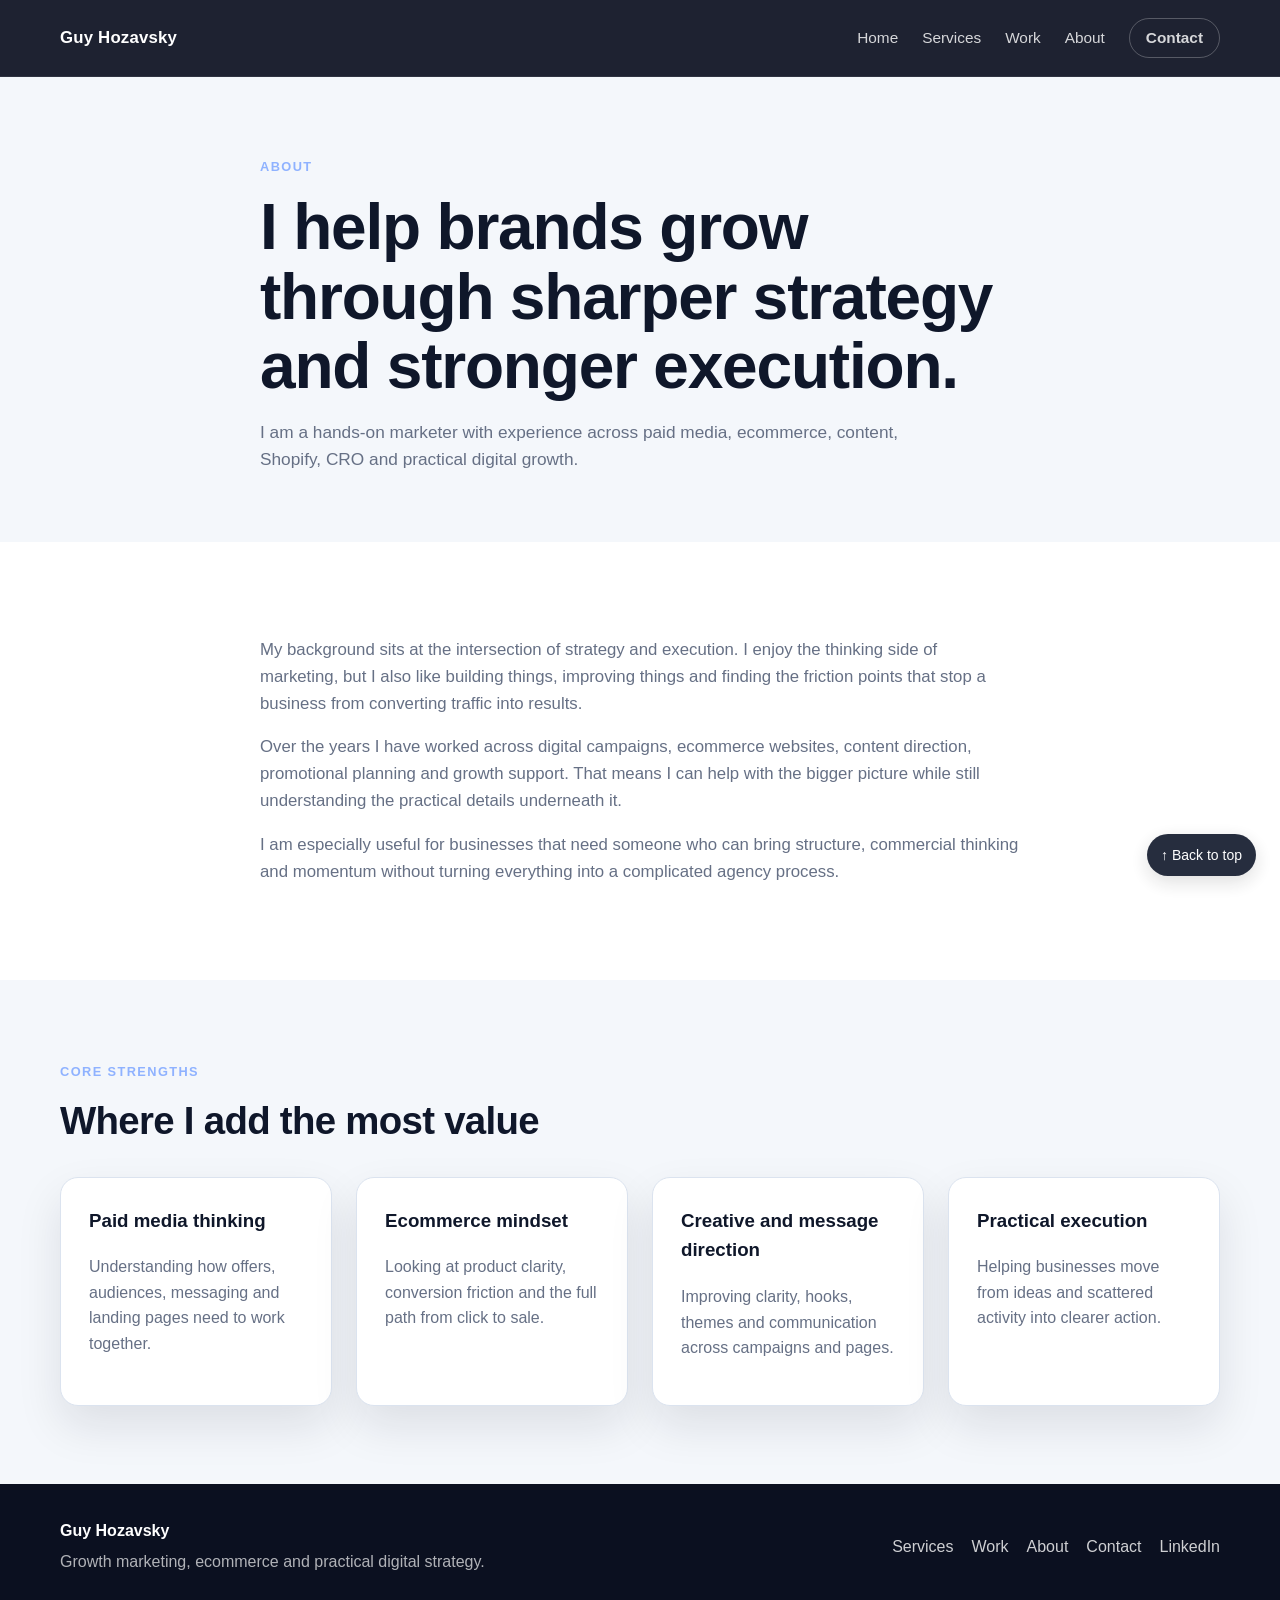
==== commit 5ef941da: "Update about.html" ====
--- a/about.html
+++ b/about.html
@@ -17,6 +17,7 @@
 
 </head>
 <body>
+  <body id="top">
   <header class="site-header">
     <div class="container nav-wrap">
       <a href="index.html" class="brand">Guy Hozavsky</a>
@@ -116,5 +117,6 @@
   </footer>
 
   <script src="js/script.js"></script>
+    <a href="#top" class="back-to-top">↑ Back to top</a>
 </body>
 </html>
--- a/css/style.css
+++ b/css/style.css
@@ -1,4 +1,4 @@
-:root {
+  :root {
   --bg: #0b1020;
   --bg-soft: #121a31;
   --panel: #ffffff;
@@ -139,9 +139,9 @@
 
 .hero-image img {
   width: 100%;
-  max-width: 420px;
-  border-radius: 18px;
-  box-shadow: 0 20px 45px rgba(0, 0, 0, 0.15);
+  max-width: 120px;
+  border-radius: 16px;
+  box-shadow: 0 12px 28px rgba(0, 0, 0, 0.12);
 }
 
 .eyebrow {
@@ -180,15 +180,25 @@
 .hero-points {
   display: flex;
   flex-wrap: wrap;
-  gap: 10px;
+  gap: 8px 12px;
 }
 
 .hero-points span {
-  padding: 8px 12px;
-  border: 1px solid rgba(255, 255, 255, 0.14);
-  border-radius: 999px;
-  color: rgba(255, 255, 255, 0.82);
-  font-size: 0.9rem;
+  padding: 0;
+  border: 0;
+  border-radius: 0;
+  color: rgba(255, 255, 255, 0.62);
+  font-size: 0.83rem;
+  font-weight: 600;
+  background: transparent;
+  pointer-events: none;
+  position: relative;
+}
+
+.hero-points span:not(:last-child)::after {
+  content: "•";
+  margin-left: 12px;
+  color: rgba(255, 255, 255, 0.28);
 }
 
 /* Page hero */
@@ -319,15 +329,88 @@
   gap: 24px;
 }
 
-.service-stack {
-  display: grid;
-  gap: 22px;
-}
-
 .case-study-grid {
   display: grid;
   grid-template-columns: 1fr 1fr;
   gap: 24px;
+}
+
+.packages-teaser-grid {
+  grid-template-columns: repeat(4, 1fr);
+}
+
+.package-category-grid {
+  display: grid;
+  grid-template-columns: repeat(3, 1fr);
+  gap: 24px;
+}
+
+/* Homepage package category cards */
+
+.package-category-card {
+  background: var(--panel);
+  border: 1px solid var(--line);
+  border-radius: var(--radius);
+  box-shadow: var(--shadow);
+  padding: 28px;
+  transition: transform 0.25s ease, box-shadow 0.25s ease;
+}
+
+.package-category-card:hover {
+  transform: translateY(-6px);
+  box-shadow: 0 20px 40px rgba(0, 0, 0, 0.08);
+}
+
+.package-category-card h3 {
+  margin: 0 0 12px;
+  font-size: 1.65rem;
+  line-height: 1.2;
+}
+
+.package-category-text {
+  margin: 0 0 22px;
+  color: var(--text-light);
+}
+
+.package-tier-list {
+  display: grid;
+  gap: 10px;
+  margin: 0 0 22px;
+}
+
+.package-tier-row {
+  display: flex;
+  align-items: center;
+  justify-content: space-between;
+  gap: 12px;
+  padding: 12px 14px;
+  border: 1px solid var(--line);
+  border-radius: 12px;
+  background: var(--panel-soft);
+}
+
+.tier-name {
+  font-weight: 700;
+  color: var(--text);
+}
+
+.tier-price {
+  font-weight: 700;
+  color: var(--accent);
+  white-space: nowrap;
+}
+
+.service-ai-note {
+  max-width: 760px;
+  margin: 26px auto 0;
+  text-align: center;
+}
+
+.service-ai-note p {
+  margin: 0;
+  color: var(--text-light);
+  font-size: 0.98rem;
+  line-height: 1.65;
 }
 
 /* Cards */
@@ -338,11 +421,13 @@
 .check-card,
 .contact-panel,
 .service-item,
-.case-study {
+.case-study,
+.service-summary-card {
   background: var(--panel);
   border: 1px solid var(--line);
   border-radius: var(--radius);
   box-shadow: var(--shadow);
+  padding: 26px;
 }
 
 .feature-card,
@@ -365,10 +450,6 @@
   padding: 30px;
 }
 
-.packages-teaser-grid {
-  grid-template-columns: repeat(4, 1fr);
-}
-
 .package-meta {
   margin: 14px 0 0;
   font-size: 0.95rem;
@@ -379,22 +460,12 @@
   color: var(--accent);
 }
 
-@media (max-width: 980px) {
-  .packages-teaser-grid {
-    grid-template-columns: repeat(2, 1fr);
-  }
-}
-
-@media (max-width: 760px) {
-  .packages-teaser-grid {
-    grid-template-columns: 1fr;
-  }
-}
 .feature-card h3,
 .case-card h3,
 .panel h3,
 .service-item h2,
-.case-study h2 {
+.case-study h2,
+.service-summary-card h3 {
   margin-top: 0;
 }
 
@@ -405,8 +476,15 @@
 .case-study p,
 .about-copy p,
 .clean-list li,
-.contact-links p {
+.contact-links p,
+.service-summary-text {
   color: var(--text-light);
+}
+
+.service-summary-text {
+  margin: 0 0 18px;
+  font-size: 1.02rem;
+  line-height: 1.5;
 }
 
 .case-study-header {
@@ -414,12 +492,12 @@
 }
 
 .case-tag {
-  margin: 0 0 10px;
   color: var(--accent);
   font-size: 0.82rem;
   font-weight: 700;
   text-transform: uppercase;
   letter-spacing: 1.2px;
+  margin: 0 0 10px;
 }
 
 .case-subtitle {
@@ -464,7 +542,7 @@
 
 .cta-band h2 {
   margin: 0 0 14px;
-  font-size: clamp(1.8rem, 4vw, 3rem);
+  font-size: clamp(1.6rem, 3vw, 2.2rem);
   line-height: 1.15;
 }
 
@@ -478,33 +556,13 @@
   color: #8fb2ff;
 }
 
-/* =========================
-   Testimonials Section
-========================= */
+/* Testimonials */
 
 .testimonials {
   padding: 72px 0;
   background: #ffffff;
   text-align: center;
 }
-
-.section-label {
-  text-transform: uppercase;
-  font-size: 13px;
-  letter-spacing: 1px;
-  color: #777;
-  margin-bottom: 10px;
-}
-
-.section-title {
-  font-size: clamp(2rem, 4vw, 2.6rem);
-  margin-bottom: 44px;
-  letter-spacing: -0.5px;
-}
-
-/* =========================
-   Testimonials Grid
-========================= */
 
 .testimonial-grid {
   display: grid;
@@ -512,10 +570,6 @@
   gap: 26px;
   align-items: stretch;
 }
-
-/* =========================
-   Testimonial Card
-========================= */
 
 .testimonial-card {
   background: #f6f7fb;
@@ -535,10 +589,6 @@
   box-shadow: 0 20px 40px rgba(0, 0, 0, 0.08);
 }
 
-/* =========================
-   Quote Text
-========================= */
-
 .testimonial-text {
   font-style: italic;
   margin: 0 0 22px;
@@ -558,10 +608,6 @@
   opacity: 0.08;
 }
 
-/* =========================
-   Author Block
-========================= */
-
 .testimonial-author {
   margin-top: auto;
   margin-bottom: 10px;
@@ -582,10 +628,6 @@
   color: #666;
   line-height: 1.3;
 }
-
-/* =========================
-   Logo under testimonial
-========================= */
 
 .testimonial-card img {
   display: block;
@@ -606,50 +648,6 @@
   transform: translateY(-1px);
 }
 
-/* =========================
-   Mobile Optimisation
-========================= */
-
-@media (max-width: 760px) {
-  .testimonials {
-    padding: 54px 0;
-  }
-
-  .section-title {
-    margin-bottom: 34px;
-  }
-
-  .testimonial-card {
-    padding: 22px;
-    border-radius: 14px;
-  }
-
-  .testimonial-text {
-    font-size: 0.95rem;
-    line-height: 1.52;
-    margin-bottom: 18px;
-  }
-
-  .testimonial-text::before {
-    font-size: 42px;
-    left: -8px;
-    top: -8px;
-  }
-
-  .testimonial-author strong {
-    font-size: 1rem;
-  }
-
-  .testimonial-author span {
-    font-size: 13px;
-  }
-
-  .testimonial-card img {
-    height: 48px;
-    margin-top: 8px;
-  }
-}
-
 /* Results */
 
 .results-bar {
@@ -713,7 +711,7 @@
   color: #667085;
 }
 
-/* Package metrics */
+/* Metrics */
 
 .result-metrics {
   display: grid;
@@ -747,7 +745,7 @@
   font-size: 0.92rem;
 }
 
-/* Bottom logo wall */
+/* Logos */
 
 .client-logos {
   padding: 80px 0;
@@ -938,6 +936,166 @@
 .reveal-stagger-3 { transition-delay: 0.24s; }
 .reveal-stagger-4 { transition-delay: 0.32s; }
 
+/* Services page dropdowns - scoped */
+
+.back-to-top-wrap {
+  padding: 10px 0 0;
+  text-align: center;
+}
+
+.back-to-top-link {
+  color: var(--accent);
+  font-weight: 700;
+}
+
+.back-to-top-link:hover {
+  text-decoration: underline;
+}
+.services-page .service-accordion-simple {
+  display: grid;
+  gap: 18px;
+}
+
+.services-page .service-dropdown {
+  background: var(--panel);
+  border: 1px solid var(--line);
+  border-radius: 18px;
+  box-shadow: var(--shadow);
+  padding: 24px;
+}
+
+.services-page .service-dropdown summary {
+  list-style: none;
+  cursor: pointer;
+}
+
+.services-page .service-dropdown summary::-webkit-details-marker {
+  display: none;
+}
+
+.services-page .service-dropdown h3 {
+  margin: 0 0 10px;
+  font-size: clamp(1.45rem, 3vw, 1.9rem);
+  line-height: 1.15;
+  color: var(--text);
+}
+
+.services-page .service-summary-text {
+  margin: 0 0 12px;
+  color: var(--text-light);
+  font-size: 1rem;
+  line-height: 1.5;
+}
+
+.services-page .service-summary-link {
+  color: var(--accent);
+  font-weight: 700;
+  display: inline-block;
+  margin-top: 4px;
+}
+
+.services-page .service-dropdown[open] .service-summary-link {
+  display: none;
+}
+
+.services-page .service-dropdown-content {
+  margin-top: 16px;
+  padding-top: 14px;
+  border-top: 1px solid var(--line);
+}
+
+.services-page .service-mini-list {
+  margin: 12px 0 14px;
+  padding-left: 20px;
+  color: var(--text);
+}
+
+.services-page .service-mini-list li {
+  margin-bottom: 8px;
+}
+
+.services-page .service-fit,
+.services-page .service-price {
+  margin: 0 0 10px;
+  color: var(--text-light);
+}
+
+.services-page .service-price strong {
+  color: var(--accent);
+}
+.services-tabs-outer {
+  position: sticky;
+  top: 76px;
+  z-index: 30;
+  background: #ffffff;
+  padding: 10px 0 12px;
+  border-bottom: 1px solid var(--line);
+}
+
+.services-tabs {
+  display: flex;
+  gap: 10px;
+  flex-wrap: wrap;
+}
+
+.services-tab {
+  display: inline-flex;
+  align-items: center;
+  justify-content: center;
+  min-height: 42px;
+  padding: 10px 14px;
+  background: var(--panel);
+  border: 1px solid var(--line);
+  border-radius: 999px;
+  box-shadow: 0 8px 20px rgba(15, 23, 42, 0.06);
+  font-weight: 700;
+  font-size: 0.95rem;
+  color: var(--text);
+  transition: 0.2s ease;
+}
+
+.services-tab:hover {
+  border-color: rgba(29, 78, 216, 0.28);
+  transform: translateY(-1px);
+}
+
+@media (max-width: 760px) {
+  .services-tabs-outer {
+    top: 76px;
+    padding: 10px 0;
+  }
+
+  .services-tabs {
+    flex-wrap: nowrap;
+    overflow-x: auto;
+    padding-bottom: 4px;
+    -webkit-overflow-scrolling: touch;
+    scrollbar-width: none;
+  }
+
+  .services-tabs::-webkit-scrollbar {
+    display: none;
+  }
+
+  .services-tab {
+    flex: 0 0 auto;
+    min-height: 40px;
+    padding: 10px 14px;
+    font-size: 0.9rem;
+    white-space: nowrap;
+  }
+}
+.services-page .services-tabs {
+  display: flex;
+  gap: 10px;
+  flex-wrap: wrap;
+  justify-content: center;
+}
+.services-page .services-tabs-outer .container {
+  display: flex;
+  justify-content: center;
+}
+
 /* Tablet */
 
 @media (max-width: 980px) {
@@ -949,7 +1107,9 @@
 
   .card-grid,
   .case-grid,
-  .check-grid {
+  .check-grid,
+  .packages-teaser-grid,
+  .package-category-grid {
     grid-template-columns: 1fr 1fr;
   }
 
@@ -1007,7 +1167,9 @@
 
   .card-grid,
   .case-grid,
-  .check-grid {
+  .check-grid,
+  .packages-teaser-grid,
+  .package-category-grid {
     grid-template-columns: 1fr;
   }
 
@@ -1018,9 +1180,22 @@
     padding-bottom: 56px;
   }
 
+  .hero-grid {
+    gap: 18px;
+  }
+
   .hero-text,
   .lead {
     font-size: 1rem;
+  }
+
+  .hero-image {
+    justify-content: flex-start;
+  }
+
+  .hero-image img {
+    max-width: 88px;
+    width: 88px;
   }
 
   .feature-card,
@@ -1028,7 +1203,9 @@
   .panel,
   .contact-panel,
   .service-item,
-  .case-study {
+  .case-study,
+  .service-summary-card,
+  .package-category-card {
     padding: 22px;
   }
 
@@ -1091,4 +1268,46 @@
     height: 38px;
     margin-top: 10px;
   }
-}+
+  .package-tier-row {
+    padding: 11px 12px;
+  }
+
+  .package-category-card h3 {
+    font-size: 1.4rem;
+  }
+
+  .services-page .service-dropdown {
+    padding: 20px;
+  }
+
+  .services-page .service-dropdown h3 {
+    font-size: 1.25rem;
+  }
+
+  .services-page .service-summary-text {
+    font-size: 0.96rem;
+  }
+}
+.services-page .page-hero .lead {
+  color: var(--text-light) !important;
+}
+.back-to-top {
+  position: fixed;
+  bottom: 24px;
+  right: 24px;
+  background: #0f172a;
+  color: #fff;
+  padding: 10px 14px;
+  border-radius: 999px;
+  font-size: 14px;
+  text-decoration: none;
+  box-shadow: 0 6px 20px rgba(0,0,0,0.15);
+  transition: transform .2s ease, opacity .2s ease;
+  opacity: 0.9;
+}
+
+.back-to-top:hover {
+  transform: translateY(-2px);
+  opacity: 1;
+}
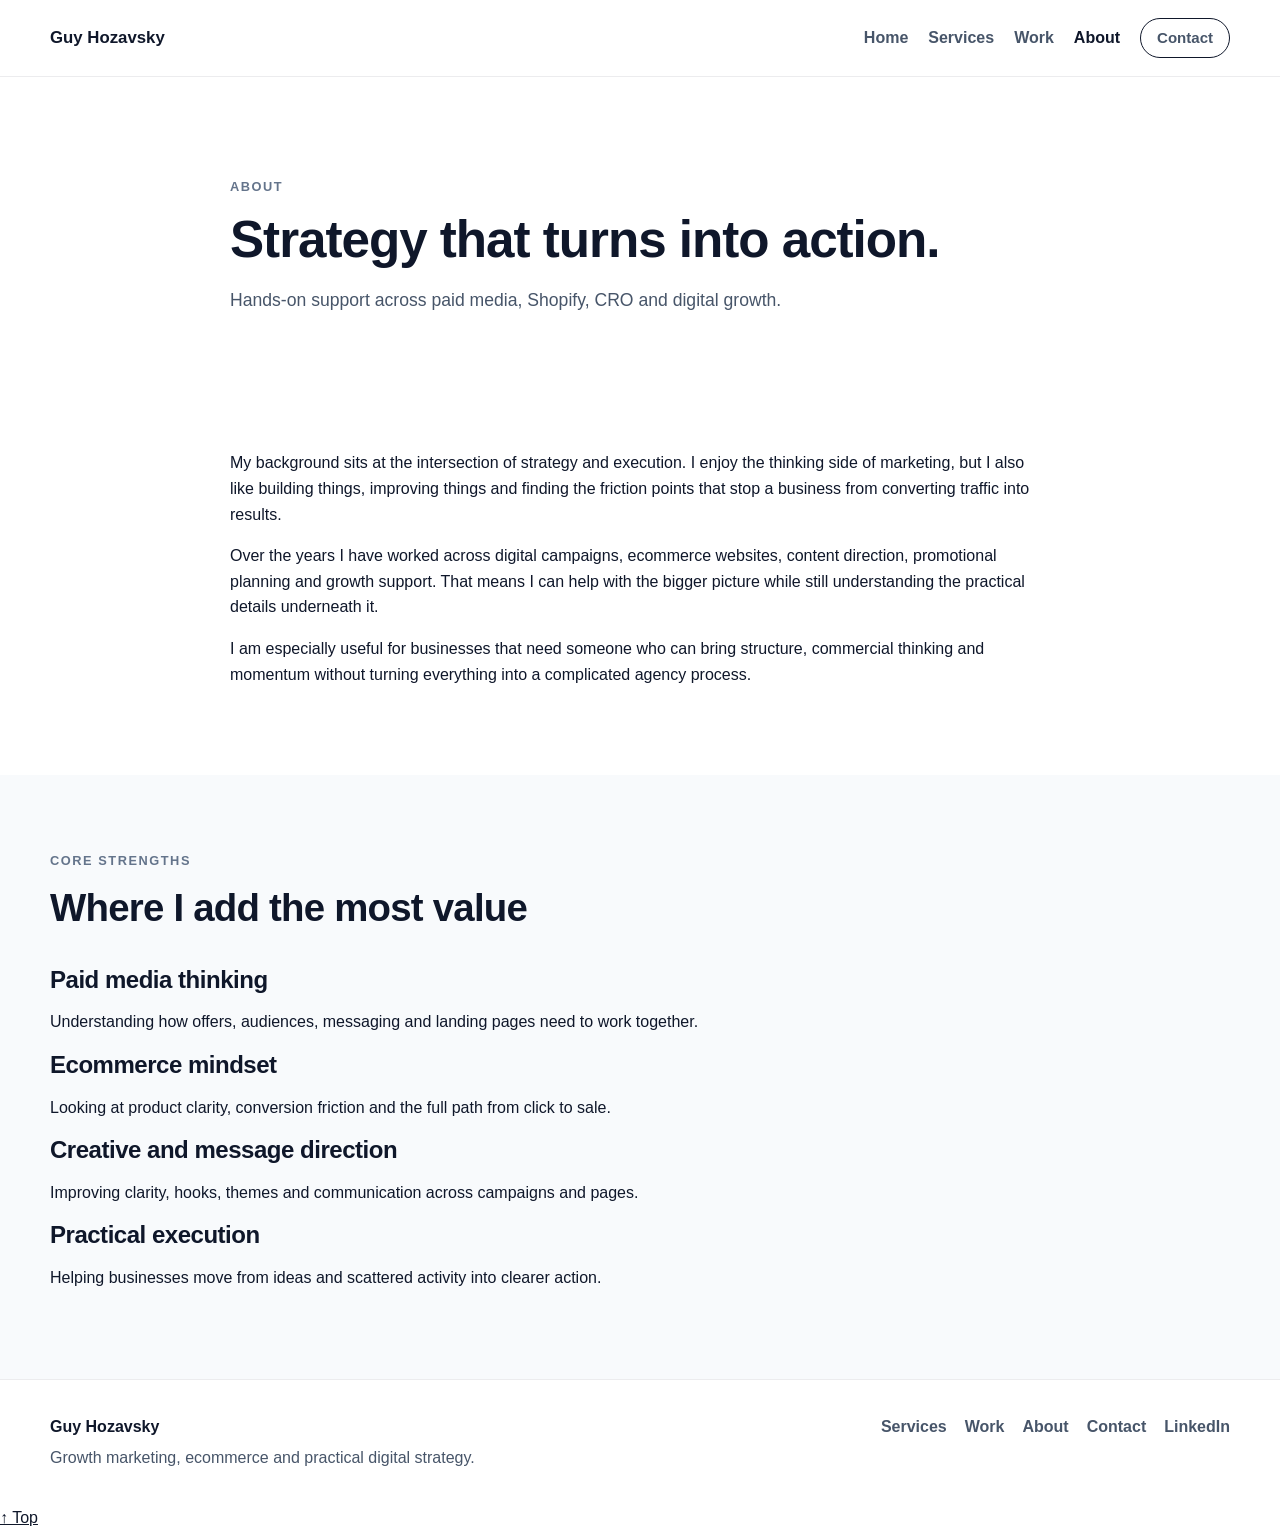
==== commit 736956ee: "Update services layout and UI fixes" ====
--- a/about.html
+++ b/about.html
@@ -16,8 +16,7 @@
  <link rel="stylesheet" href="css/style.css" />
 
 </head>
-<body>
-  <body id="top">
+<body id="top">
   <header class="site-header">
     <div class="container nav-wrap">
       <a href="index.html" class="brand">Guy Hozavsky</a>
@@ -32,7 +31,7 @@
   <a href="index.html">Home</a>
   <a href="services.html">Services</a>
   <a href="work.html">Work</a>
-  <a href="about.html">About</a>
+  <a href="about.html" class="active">About</a>
   <a href="contact.html" class="btn btn-outline btn-small">Contact</a>
 </nav>
     </div>
@@ -42,9 +41,9 @@
     <section class="page-hero">
       <div class="container narrow">
         <p class="eyebrow">About</p>
-        <h1>I help brands grow through sharper strategy and stronger execution.</h1>
+        <h1>Strategy that turns into action.</h1>
         <p class="lead">
-          I am a hands-on marketer with experience across paid media, ecommerce, content, Shopify, CRO and practical digital growth.
+          Hands-on support across paid media, Shopify, CRO and digital growth.
         </p>
       </div>
     </section>
@@ -116,7 +115,7 @@
     </div>
   </footer>
 
+  <a href="#top" class="back-to-top" aria-label="Back to top">↑ Top</a>
   <script src="js/script.js"></script>
-    <a href="#top" class="back-to-top">↑ Back to top</a>
 </body>
 </html>
--- a/css/style.css
+++ b/css/style.css
@@ -1,19 +1,22 @@
-  :root {
-  --bg: #0b1020;
-  --bg-soft: #121a31;
-  --panel: #ffffff;
-  --panel-soft: #f4f7fb;
+:root {
+  --bg: #ffffff;
+  --bg-alt: #f8fafc;
   --text: #0f172a;
-  --text-light: #667085;
-  --white: #ffffff;
-  --line: #dbe3ef;
-  --accent: #1d4ed8;
-  --accent-dark: #163ea8;
-  --shadow: 0 20px 45px rgba(15, 23, 42, 0.10);
-  --radius: 18px;
-  --radius-small: 12px;
-  --container: 1160px;
-  --narrow: 760px;
+  --muted: #475569;
+  --soft: #64748b;
+  --line: rgba(15, 23, 42, 0.08);
+  --line-strong: rgba(15, 23, 42, 0.14);
+  --brand: #0f172a;
+  --brand-2: #1e293b;
+  --card: #ffffff;
+  --shadow-sm: 0 8px 24px rgba(15, 23, 42, 0.05);
+  --shadow-md: 0 14px 38px rgba(15, 23, 42, 0.08);
+  --radius-sm: 10px;
+  --radius-md: 16px;
+  --radius-lg: 22px;
+  --container: 1180px;
+  --container-narrow: 820px;
+  --header-height: 76px;
 }
 
 * {
@@ -21,20 +24,17 @@
 }
 
 html {
-  scroll-behavior: smooth;
+  scroll-behaviour: smooth;
 }
 
 body {
   margin: 0;
   font-family: Arial, Helvetica, sans-serif;
   color: var(--text);
-  background: #ffffff;
+  background: var(--bg);
   line-height: 1.6;
-}
-
-a {
-  color: inherit;
-  text-decoration: none;
+  -webkit-font-smoothing: antialiased;
+  text-rendering: optimizeLegibility;
 }
 
 img {
@@ -42,1000 +42,222 @@
   display: block;
 }
 
+a {
+  color: inherit;
+}
+
+p {
+  margin: 0 0 1rem;
+}
+
+h1,
+h2,
+h3,
+h4 {
+  margin: 0 0 1rem;
+  line-height: 1.15;
+  letter-spacing: -0.02em;
+}
+
+h1 {
+  font-size: clamp(2.3rem, 4vw, 4.3rem);
+}
+
+h2 {
+  font-size: clamp(1.8rem, 3vw, 2.8rem);
+}
+
+h3 {
+  font-size: clamp(1.2rem, 2vw, 1.5rem);
+}
+
+ul {
+  margin: 0;
+  padding-left: 1.2rem;
+}
+
+li + li {
+  margin-top: 0.5rem;
+}
+
 .container {
   width: min(calc(100% - 40px), var(--container));
   margin: 0 auto;
 }
 
+.container.narrow,
 .narrow {
-  max-width: var(--narrow);
-}
-
-.center-text {
-  text-align: center;
-}
-
-/* Header */
+  width: min(calc(100% - 40px), var(--container-narrow));
+  margin-left: auto;
+  margin-right: auto;
+}
+
+.section {
+  padding: 72px 0;
+}
+
+.section-alt {
+  background: var(--bg-alt);
+}
+
+.page-main {
+  min-height: 100vh;
+}
+
+.page-hero {
+  padding: 96px 0 48px;
+}
+
+.eyebrow {
+  display: inline-block;
+  margin-bottom: 14px;
+  font-size: 0.8rem;
+  font-weight: 700;
+  letter-spacing: 0.12em;
+  text-transform: uppercase;
+  color: var(--soft);
+}
+
+.lead {
+  font-size: 1.1rem;
+  color: var(--muted);
+  max-width: 760px;
+}
+
+.section-intro {
+  margin-bottom: 36px;
+}
+
+.service-summary-text,
+.package-category-text,
+.footer-copy,
+.contact-panel p,
+.cta-band p {
+  color: var(--muted);
+}
 
 .site-header {
   position: sticky;
   top: 0;
-  z-index: 50;
-  background: rgba(11, 16, 32, 0.92);
-  backdrop-filter: blur(10px);
-  border-bottom: 1px solid rgba(255, 255, 255, 0.08);
+  z-index: 100;
+  background: rgba(255, 255, 255, 0.96);
+  backdrop-filter: blur(14px);
+  border-bottom: 1px solid var(--line);
 }
 
 .nav-wrap {
+  min-height: var(--header-height);
   display: flex;
   align-items: center;
   justify-content: space-between;
-  min-height: 76px;
   gap: 24px;
+  position: relative;
 }
 
 .brand {
   font-size: 1.05rem;
   font-weight: 700;
-  letter-spacing: 0.2px;
-  color: var(--white);
+  text-decoration: none;
+  white-space: nowrap;
 }
 
 .site-nav {
   display: flex;
   align-items: center;
-  gap: 24px;
+  gap: 20px;
 }
 
 .site-nav a {
-  color: rgba(255, 255, 255, 0.82);
-  font-size: 0.96rem;
+  text-decoration: none;
+  color: var(--muted);
+  font-weight: 600;
+  transition: color 0.2s ease;
 }
 
 .site-nav a:hover,
 .site-nav a.active {
-  color: var(--white);
+  color: var(--text);
 }
 
 .nav-toggle {
   display: none;
+  border: 0;
   background: transparent;
-  border: 0;
-  padding: 0;
-  width: 34px;
+  padding: 8px;
   cursor: pointer;
 }
 
 .nav-toggle span {
   display: block;
+  width: 24px;
   height: 2px;
-  background: var(--white);
-  margin: 6px 0;
-  border-radius: 2px;
-}
-
-/* Hero */
-
-.hero {
-  background:
-    radial-gradient(circle at top left, rgba(29, 78, 216, 0.15), transparent 40%),
-    linear-gradient(180deg, #0b1020 0%, #121a31 100%);
-  color: white;
-  padding: 90px 0 70px;
-}
-
-.hero-grid {
-  display: grid;
-  grid-template-columns: 1.4fr 0.9fr;
-  gap: 40px;
-  align-items: center;
-}
-
-.hero-image {
-  display: flex;
-  justify-content: center;
-  align-items: center;
-}
-
-.hero-image img {
-  width: 100%;
-  max-width: 120px;
-  border-radius: 16px;
-  box-shadow: 0 12px 28px rgba(0, 0, 0, 0.12);
-}
-
-.eyebrow {
-  display: inline-block;
-  font-size: 0.8rem;
-  text-transform: uppercase;
-  letter-spacing: 1.4px;
-  font-weight: 700;
-  color: #8fb2ff;
-  margin: 0 0 16px;
-}
-
-.hero h1,
-.page-hero h1 {
-  margin: 0 0 18px;
-  line-height: 1.08;
-  font-size: clamp(2.2rem, 5vw, 4.2rem);
-  letter-spacing: -1.2px;
-}
-
-.hero-text,
-.lead {
-  font-size: 1.08rem;
-  color: rgba(255, 255, 255, 0.85);
-  max-width: 680px;
-  margin: 0 0 30px;
-}
-
-.hero-actions {
-  display: flex;
-  flex-wrap: wrap;
-  gap: 14px;
-  margin-bottom: 28px;
-}
-
-.hero-points {
-  display: flex;
-  flex-wrap: wrap;
-  gap: 8px 12px;
-}
-
-.hero-points span {
-  padding: 0;
-  border: 0;
-  border-radius: 0;
-  color: rgba(255, 255, 255, 0.62);
-  font-size: 0.83rem;
-  font-weight: 600;
-  background: transparent;
-  pointer-events: none;
-  position: relative;
-}
-
-.hero-points span:not(:last-child)::after {
-  content: "•";
-  margin-left: 12px;
-  color: rgba(255, 255, 255, 0.28);
-}
-
-/* Page hero */
-
-.page-main {
-  background: #ffffff;
-}
-
-.page-hero {
-  background: var(--panel-soft);
-  padding: 76px 0 38px;
-}
-
-.page-hero .lead {
-  color: var(--text-light);
-}
-
-/* Buttons */
+  background: var(--text);
+  border-radius: 999px;
+}
+
+.nav-toggle span + span {
+  margin-top: 5px;
+}
 
 .btn {
   display: inline-flex;
   align-items: center;
   justify-content: center;
-  min-height: 48px;
-  padding: 0 22px;
+  min-height: 46px;
+  padding: 0 20px;
+  border: 1px solid var(--brand);
   border-radius: 999px;
-  background: var(--accent);
-  color: var(--white);
-  font-weight: 700;
-  border: 1px solid var(--accent);
-  transition: 0.2s ease;
+  background: var(--brand);
+  color: #ffffff;
+  font-weight: 700;
+  text-decoration: none;
+  line-height: 1;
+  transition: transform 0.2s ease, background 0.2s ease, border-color 0.2s ease;
 }
 
 .btn:hover {
-  background: var(--accent-dark);
-  border-color: var(--accent-dark);
-}
-
-.btn-secondary {
-  background: transparent;
-  border-color: rgba(255, 255, 255, 0.22);
-  color: var(--white);
-}
-
-.btn-secondary:hover {
-  background: rgba(255, 255, 255, 0.08);
-  border-color: rgba(255, 255, 255, 0.3);
+  background: var(--brand-2);
+  border-color: var(--brand-2);
+  transform: translateY(-1px);
 }
 
 .btn-outline {
   background: transparent;
-  color: var(--white);
-  border-color: rgba(255, 255, 255, 0.25);
+  color: var(--brand);
 }
 
 .btn-outline:hover {
-  background: rgba(255, 255, 255, 0.08);
+  background: var(--brand);
+  color: #ffffff;
 }
 
 .btn-small {
   min-height: 40px;
   padding: 0 16px;
-}
-
-/* Sections */
-
-.section {
-  padding: 78px 0;
-}
-
-.section-alt {
-  background: var(--panel-soft);
-}
-
-.section-intro {
-  max-width: 760px;
-  margin-bottom: 34px;
-}
-
-.section-intro h2,
-.cta-band h2,
-.service-item h2,
-.case-study h2 {
-  margin: 0;
-  font-size: clamp(1.8rem, 3vw, 2.7rem);
-  line-height: 1.14;
-  letter-spacing: -0.7px;
-}
-
-.section-label {
-  text-transform: uppercase;
-  font-size: 13px;
-  letter-spacing: 1px;
-  color: #777;
-  margin-bottom: 10px;
-}
-
-.section-title {
-  font-size: clamp(2rem, 4vw, 2.6rem);
-  margin-bottom: 44px;
-  letter-spacing: -0.5px;
-}
-
-/* Grids */
-
-.card-grid,
-.case-grid,
-.check-grid {
-  display: grid;
-  gap: 24px;
-}
-
-.card-grid {
-  grid-template-columns: repeat(4, 1fr);
-}
-
-.case-grid {
-  grid-template-columns: repeat(3, 1fr);
-}
-
-.check-grid {
-  grid-template-columns: repeat(3, 1fr);
-}
-
-.split-grid {
-  display: grid;
-  grid-template-columns: 1fr 1fr;
-  gap: 24px;
-}
-
-.case-study-grid {
-  display: grid;
-  grid-template-columns: 1fr 1fr;
-  gap: 24px;
-}
-
-.packages-teaser-grid {
-  grid-template-columns: repeat(4, 1fr);
-}
-
-.package-category-grid {
-  display: grid;
-  grid-template-columns: repeat(3, 1fr);
-  gap: 24px;
-}
-
-/* Homepage package category cards */
-
-.package-category-card {
-  background: var(--panel);
-  border: 1px solid var(--line);
-  border-radius: var(--radius);
-  box-shadow: var(--shadow);
-  padding: 28px;
-  transition: transform 0.25s ease, box-shadow 0.25s ease;
-}
-
-.package-category-card:hover {
-  transform: translateY(-6px);
-  box-shadow: 0 20px 40px rgba(0, 0, 0, 0.08);
-}
-
-.package-category-card h3 {
-  margin: 0 0 12px;
-  font-size: 1.65rem;
-  line-height: 1.2;
-}
-
-.package-category-text {
-  margin: 0 0 22px;
-  color: var(--text-light);
-}
-
-.package-tier-list {
-  display: grid;
-  gap: 10px;
-  margin: 0 0 22px;
-}
-
-.package-tier-row {
-  display: flex;
-  align-items: center;
-  justify-content: space-between;
-  gap: 12px;
-  padding: 12px 14px;
-  border: 1px solid var(--line);
-  border-radius: 12px;
-  background: var(--panel-soft);
-}
-
-.tier-name {
-  font-weight: 700;
-  color: var(--text);
-}
-
-.tier-price {
-  font-weight: 700;
-  color: var(--accent);
-  white-space: nowrap;
-}
-
-.service-ai-note {
-  max-width: 760px;
-  margin: 26px auto 0;
-  text-align: center;
-}
-
-.service-ai-note p {
-  margin: 0;
-  color: var(--text-light);
-  font-size: 0.98rem;
-  line-height: 1.65;
-}
-
-/* Cards */
-
-.feature-card,
-.case-card,
-.panel,
-.check-card,
-.contact-panel,
-.service-item,
-.case-study,
-.service-summary-card {
-  background: var(--panel);
-  border: 1px solid var(--line);
-  border-radius: var(--radius);
-  box-shadow: var(--shadow);
-  padding: 26px;
-}
-
-.feature-card,
-.case-card,
-.panel,
-.check-card {
-  padding: 28px;
-}
-
-.service-item {
-  padding: 28px;
-}
-
-.case-study {
-  padding: 30px;
-  margin-bottom: 26px;
-}
-
-.contact-panel {
-  padding: 30px;
-}
-
-.package-meta {
-  margin: 14px 0 0;
-  font-size: 0.95rem;
-  color: var(--text);
-}
-
-.package-meta strong {
-  color: var(--accent);
-}
-
-.feature-card h3,
-.case-card h3,
-.panel h3,
-.service-item h2,
-.case-study h2,
-.service-summary-card h3 {
-  margin-top: 0;
-}
-
-.feature-card p,
-.case-card p,
-.panel p,
-.service-item p,
-.case-study p,
-.about-copy p,
-.clean-list li,
-.contact-links p,
-.service-summary-text {
-  color: var(--text-light);
-}
-
-.service-summary-text {
-  margin: 0 0 18px;
-  font-size: 1.02rem;
-  line-height: 1.5;
-}
-
-.case-study-header {
-  margin-bottom: 20px;
-}
-
-.case-tag {
-  color: var(--accent);
-  font-size: 0.82rem;
-  font-weight: 700;
-  text-transform: uppercase;
-  letter-spacing: 1.2px;
-  margin: 0 0 10px;
-}
-
-.case-subtitle {
-  margin: 8px 0 0;
-  font-size: 1.02rem;
-  color: var(--text-light);
-}
-
-.text-link {
-  color: var(--accent);
-  font-weight: 700;
-}
-
-.about-copy {
-  font-size: 1.05rem;
-}
-
-.clean-list {
-  margin: 0;
-  padding-left: 18px;
-}
-
-/* CTA band */
-
-.cta-band {
-  background: linear-gradient(135deg, #0e1730 0%, #1b2750 100%);
-  color: #fff;
-  padding: 72px 0;
-}
-
-.cta-band-wrap {
-  display: flex;
-  align-items: center;
-  justify-content: space-between;
-  gap: 30px;
-  flex-wrap: wrap;
-}
-
-.cta-band-wrap > div {
-  max-width: 700px;
-}
-
-.cta-band h2 {
-  margin: 0 0 14px;
-  font-size: clamp(1.6rem, 3vw, 2.2rem);
-  line-height: 1.15;
-}
-
-.cta-band p {
-  margin: 0;
-  color: rgba(255, 255, 255, 0.82);
-  font-size: 1rem;
-}
-
-.cta-band .eyebrow {
-  color: #8fb2ff;
-}
-
-/* Testimonials */
-
-.testimonials {
-  padding: 72px 0;
-  background: #ffffff;
-  text-align: center;
-}
-
-.testimonial-grid {
-  display: grid;
-  grid-template-columns: repeat(auto-fit, minmax(280px, 1fr));
-  gap: 26px;
-  align-items: stretch;
-}
-
-.testimonial-card {
-  background: #f6f7fb;
-  padding: 28px;
-  border-radius: 16px;
-  text-align: left;
-  transition: transform 0.25s ease, box-shadow 0.25s ease;
+  font-size: 0.94rem;
+}
+
+.services-tabs-section {
   position: relative;
-  display: flex;
-  flex-direction: column;
-  min-height: 100%;
-  border: 1px solid rgba(15, 23, 42, 0.04);
-}
-
-.testimonial-card:hover {
-  transform: translateY(-6px);
-  box-shadow: 0 20px 40px rgba(0, 0, 0, 0.08);
-}
-
-.testimonial-text {
-  font-style: italic;
-  margin: 0 0 22px;
-  color: #333;
-  line-height: 1.58;
-  position: relative;
-  flex-grow: 1;
-}
-
-.testimonial-text::before {
-  content: "“";
-  font-size: 52px;
-  line-height: 1;
-  position: absolute;
-  left: -10px;
-  top: -10px;
-  opacity: 0.08;
-}
-
-.testimonial-author {
-  margin-top: auto;
-  margin-bottom: 10px;
-  padding-top: 2px;
-}
-
-.testimonial-author strong {
-  display: block;
-  font-size: 1.04rem;
-  line-height: 1.2;
-  color: #0f172a;
-}
-
-.testimonial-author span {
-  display: block;
-  margin-top: 3px;
-  font-size: 14px;
-  color: #666;
-  line-height: 1.3;
-}
-
-.testimonial-card img {
-  display: block;
-  align-self: flex-start;
-  height: 60px;
-  width: auto;
-  max-width: none;
-  margin-top: 8px;
-  opacity: 0.82;
-  object-fit: contain;
-  filter: grayscale(100%);
-  transition: opacity 0.2s ease, filter 0.2s ease, transform 0.2s ease;
-}
-
-.testimonial-card img:hover {
-  opacity: 1;
-  filter: none;
-  transform: translateY(-1px);
-}
-
-/* Results */
-
-.results-bar {
-  background: #f4f7fb;
-  padding: 34px 0;
-}
-
-.results-grid {
-  display: grid;
-  grid-template-columns: repeat(3, 1fr);
-  gap: 18px;
-  text-align: center;
-  align-items: start;
-}
-
-.result-item {
-  text-align: center;
-  margin: 0 auto;
-  max-width: 100%;
-  transition: transform 0.25s ease, box-shadow 0.25s ease;
-}
-
-.result-item:hover {
-  transform: translateY(-6px);
-  box-shadow: 0 20px 40px rgba(0, 0, 0, 0.08);
-}
-
-.result-item h3 {
-  margin: 0 0 6px;
-  font-size: 88px;
-  line-height: 0.9;
-  font-weight: 700;
-  color: #0f172a;
-  letter-spacing: -2px;
-  display: flex;
-  justify-content: center;
-  align-items: flex-start;
-  gap: 2px;
-}
-
-.result-item .count,
-.result-item .suffix {
-  display: inline-block;
-  font-size: inherit;
-  line-height: inherit;
-  font-weight: inherit;
-}
-
-.result-item p {
-  margin: 0 0 2px;
-  font-size: 17px;
-  line-height: 1.1;
-  font-weight: 700;
-  color: #0f172a;
-}
-
-.result-item span {
-  display: block;
-  font-size: 14px;
-  line-height: 1.25;
-  color: #667085;
-}
-
-/* Metrics */
-
-.result-metrics {
-  display: grid;
-  grid-template-columns: repeat(3, 1fr);
-  gap: 20px;
-  margin: 26px 0 30px;
-}
-
-.metric-box {
-  background: var(--panel-soft);
-  border: 1px solid var(--line);
-  border-radius: var(--radius-small);
-  padding: 22px;
-}
-
-.metric-box h3 {
-  margin: 0 0 8px;
-  font-size: 2rem;
-  line-height: 1;
-  color: var(--accent);
-}
-
-.metric-box p {
-  margin: 0 0 6px;
-  font-weight: 700;
-  color: var(--text);
-}
-
-.metric-box span {
-  color: var(--text-light);
-  font-size: 0.92rem;
-}
-
-/* Logos */
-
-.client-logos {
-  padding: 80px 0;
-  background: #f6f7fb;
-  text-align: center;
-  border-top: 1px solid #e8e8e8;
-  border-bottom: 1px solid #e8e8e8;
-}
-
-.logos-title {
-  font-size: 14px;
-  letter-spacing: 1px;
-  color: #777;
-  margin-bottom: 35px;
-  text-transform: uppercase;
-}
-
-.logos-grid {
-  display: grid;
-  grid-template-columns: repeat(4, minmax(0, 1fr));
-  gap: 28px 30px;
-  align-items: center;
-}
-
-.logos-grid img {
-  height: 72px;
-  max-width: 100%;
-  width: auto;
-  margin: 0 auto;
-  object-fit: contain;
-  opacity: 0.8;
-  filter: grayscale(100%);
-  transition: transform 0.25s ease, opacity 0.25s ease, filter 0.25s ease;
-}
-
-.logos-grid img:hover {
-  opacity: 1;
-  filter: none;
-  transform: translateY(-4px) scale(1.03);
-}
-
-/* Quote block */
-
-.case-quote {
-  margin: 0;
-  padding: 18px 20px;
-  background: var(--panel-soft);
-  border-left: 4px solid var(--accent);
-  border-radius: 12px;
-  color: var(--text);
-  font-style: italic;
-}
-
-/* Contact */
-
-.contact-panel-simple {
-  text-align: left;
-}
-
-.contact-panel-simple h2 {
-  margin-top: 0;
-  margin-bottom: 14px;
-}
-
-.contact-panel-simple p {
-  color: var(--text-light);
-}
-
-.contact-actions {
-  margin-top: 24px;
-  margin-bottom: 28px;
-}
-
-.contact-links {
-  margin-top: 22px;
-}
-
-.contact-links p {
-  margin: 10px 0;
-}
-
-.contact-links a {
-  color: var(--accent);
-  font-weight: 600;
-}
-
-.contact-links a:hover {
-  text-decoration: underline;
-}
-
-.form-row {
-  margin-bottom: 18px;
-}
-
-label {
-  display: block;
-  margin-bottom: 8px;
-  font-weight: 700;
-}
-
-input,
-textarea {
-  width: 100%;
-  border: 1px solid var(--line);
-  border-radius: 12px;
-  padding: 14px 16px;
-  font: inherit;
-  color: var(--text);
-  background: #ffffff;
-}
-
-input:focus,
-textarea:focus {
-  outline: none;
-  border-color: var(--accent);
-}
-
-.hidden-field {
-  position: absolute;
-  left: -9999px;
-}
-
-/* Footer */
-
-.site-footer {
-  background: #0b1020;
-  color: rgba(255, 255, 255, 0.8);
-  padding: 34px 0;
-}
-
-.footer-wrap {
-  display: flex;
-  justify-content: space-between;
-  gap: 24px;
-  align-items: center;
-}
-
-.footer-brand {
-  margin: 0 0 6px;
-  color: var(--white);
-  font-weight: 700;
-}
-
-.footer-copy {
-  margin: 0;
-  color: rgba(255, 255, 255, 0.68);
-}
-
-.footer-links {
-  display: flex;
-  flex-wrap: wrap;
-  gap: 18px;
-}
-
-.footer-links a:hover {
-  color: var(--white);
-}
-
-/* Shared hover */
-
-.case-card,
-.feature-card {
-  transition: transform 0.25s ease, box-shadow 0.25s ease;
-}
-
-.case-card:hover,
-.feature-card:hover {
-  transform: translateY(-6px);
-  box-shadow: 0 20px 40px rgba(0, 0, 0, 0.08);
-}
-
-/* Reveal animation */
-
-.reveal {
-  opacity: 0;
-  transform: translateY(26px);
-  transition: opacity 0.7s ease, transform 0.7s ease;
-  will-change: opacity, transform;
-}
-
-.reveal.in-view {
-  opacity: 1;
-  transform: translateY(0);
-}
-
-.reveal-stagger-1 { transition-delay: 0.08s; }
-.reveal-stagger-2 { transition-delay: 0.16s; }
-.reveal-stagger-3 { transition-delay: 0.24s; }
-.reveal-stagger-4 { transition-delay: 0.32s; }
-
-/* Services page dropdowns - scoped */
-
-.back-to-top-wrap {
-  padding: 10px 0 0;
-  text-align: center;
-}
-
-.back-to-top-link {
-  color: var(--accent);
-  font-weight: 700;
-}
-
-.back-to-top-link:hover {
-  text-decoration: underline;
-}
-.services-page .service-accordion-simple {
-  display: grid;
-  gap: 18px;
-}
-
-.services-page .service-dropdown {
-  background: var(--panel);
-  border: 1px solid var(--line);
-  border-radius: 18px;
-  box-shadow: var(--shadow);
-  padding: 24px;
-}
-
-.services-page .service-dropdown summary {
-  list-style: none;
-  cursor: pointer;
-}
-
-.services-page .service-dropdown summary::-webkit-details-marker {
-  display: none;
-}
-
-.services-page .service-dropdown h3 {
-  margin: 0 0 10px;
-  font-size: clamp(1.45rem, 3vw, 1.9rem);
-  line-height: 1.15;
-  color: var(--text);
-}
-
-.services-page .service-summary-text {
-  margin: 0 0 12px;
-  color: var(--text-light);
-  font-size: 1rem;
-  line-height: 1.5;
-}
-
-.services-page .service-summary-link {
-  color: var(--accent);
-  font-weight: 700;
-  display: inline-block;
-  margin-top: 4px;
-}
-
-.services-page .service-dropdown[open] .service-summary-link {
-  display: none;
-}
-
-.services-page .service-dropdown-content {
-  margin-top: 16px;
-  padding-top: 14px;
-  border-top: 1px solid var(--line);
-}
-
-.services-page .service-mini-list {
-  margin: 12px 0 14px;
-  padding-left: 20px;
-  color: var(--text);
-}
-
-.services-page .service-mini-list li {
-  margin-bottom: 8px;
-}
-
-.services-page .service-fit,
-.services-page .service-price {
-  margin: 0 0 10px;
-  color: var(--text-light);
-}
-
-.services-page .service-price strong {
-  color: var(--accent);
-}
+  z-index: 20;
+}
+
 .services-tabs-outer {
   position: sticky;
-  top: 76px;
-  z-index: 30;
-  background: #ffffff;
-  padding: 10px 0 12px;
+  top: var(--header-height);
+  z-index: 40;
+  background: rgba(255, 255, 255, 0.97);
+  backdrop-filter: blur(10px);
+  border-top: 1px solid var(--line);
   border-bottom: 1px solid var(--line);
+  box-shadow: 0 10px 22px rgba(15, 23, 42, 0.04);
 }
 
 .services-tabs {
   display: flex;
+  flex-wrap: wrap;
   gap: 10px;
-  flex-wrap: wrap;
+  padding: 14px 0;
 }
 
 .services-tab {
@@ -1043,271 +265,396 @@
   align-items: center;
   justify-content: center;
   min-height: 42px;
-  padding: 10px 14px;
-  background: var(--panel);
+  padding: 0 18px;
+  border: 1px solid var(--line-strong);
+  border-radius: 999px;
+  background: #ffffff;
+  color: var(--text);
+  font-weight: 700;
+  font-size: 0.95rem;
+  line-height: 1;
+  text-decoration: none;
+  transition: all 0.2s ease;
+}
+
+.services-tab:hover {
+  background: var(--brand);
+  color: #ffffff;
+  border-color: var(--brand);
+  transform: translateY(-1px);
+}
+
+.services-tab.active {
+  background: var(--brand);
+  color: #ffffff;
+  border-color: var(--brand);
+}
+
+#websites,
+#shopify,
+#paid-ads {
+  scroll-margin-top: 155px;
+}
+
+.package-category-grid {
+  display: grid;
+  grid-template-columns: repeat(3, minmax(0, 1fr));
+  gap: 24px;
+}
+
+.package-category-card {
+  display: flex;
+  flex-direction: column;
+  height: 100%;
+  padding: 28px;
+  background: var(--card);
   border: 1px solid var(--line);
+  border-radius: var(--radius-md);
+  box-shadow: var(--shadow-sm);
+  transition: transform 0.22s ease, box-shadow 0.22s ease, border-color 0.22s ease;
+}
+
+.package-category-card:hover {
+  transform: translateY(-4px);
+  box-shadow: var(--shadow-md);
+  border-color: rgba(15, 23, 42, 0.16);
+}
+
+.case-tag {
+  display: inline-flex;
+  width: fit-content;
+  margin-bottom: 14px;
+  padding: 6px 12px;
   border-radius: 999px;
-  box-shadow: 0 8px 20px rgba(15, 23, 42, 0.06);
-  font-weight: 700;
-  font-size: 0.95rem;
+  background: #eef2f7;
+  color: var(--brand);
+  font-size: 0.82rem;
+  font-weight: 700;
+  line-height: 1;
+}
+
+.package-category-card h3 {
+  margin-bottom: 12px;
+}
+
+.package-category-text {
+  margin-bottom: 18px;
+}
+
+.package-tier-list {
+  margin-bottom: 20px;
+  padding: 14px 0;
+  border-top: 1px solid var(--line);
+  border-bottom: 1px solid var(--line);
+}
+
+.package-tier-row {
+  display: flex;
+  align-items: center;
+  justify-content: space-between;
+  gap: 16px;
+}
+
+.package-tier-row + .package-tier-row {
+  margin-top: 10px;
+}
+
+.tier-name {
+  font-weight: 600;
+  color: var(--muted);
+}
+
+.tier-price {
+  font-weight: 700;
   color: var(--text);
-  transition: 0.2s ease;
-}
-
-.services-tab:hover {
-  border-color: rgba(29, 78, 216, 0.28);
+  text-align: right;
+}
+
+.service-mini-list {
+  margin: 0 0 20px;
+  padding-left: 1.1rem;
+  color: var(--text);
+}
+
+.service-price {
+  margin-top: auto;
+  padding-top: 6px;
+  color: var(--muted);
+}
+
+.service-ai-note {
+  margin-top: 28px;
+  padding: 20px 22px;
+  border: 1px solid var(--line);
+  border-radius: var(--radius-md);
+  background: #ffffff;
+  box-shadow: var(--shadow-sm);
+}
+
+.service-ai-note p {
+  margin: 0;
+  color: var(--muted);
+}
+
+.back-to-top-wrap {
+  text-align: center;
+  margin: 0;
+}
+
+.back-to-top-link {
+  display: inline-flex;
+  align-items: center;
+  justify-content: center;
+  min-height: 46px;
+  padding: 0 22px;
+  border-radius: 999px;
+  background: var(--brand);
+  color: #ffffff;
+  text-decoration: none;
+  font-weight: 700;
+  line-height: 1;
+  transition: transform 0.2s ease, background 0.2s ease;
+}
+
+.back-to-top-link:hover {
+  background: var(--brand-2);
   transform: translateY(-1px);
 }
 
-@media (max-width: 760px) {
-  .services-tabs-outer {
-    top: 76px;
-    padding: 10px 0;
-  }
-
-  .services-tabs {
-    flex-wrap: nowrap;
-    overflow-x: auto;
-    padding-bottom: 4px;
-    -webkit-overflow-scrolling: touch;
-    scrollbar-width: none;
-  }
-
-  .services-tabs::-webkit-scrollbar {
-    display: none;
-  }
-
-  .services-tab {
-    flex: 0 0 auto;
-    min-height: 40px;
-    padding: 10px 14px;
-    font-size: 0.9rem;
-    white-space: nowrap;
-  }
-}
-.services-page .services-tabs {
-  display: flex;
-  gap: 10px;
+.contact-panel {
+  padding: 34px;
+  border: 1px solid var(--line);
+  border-radius: var(--radius-lg);
+  background: #ffffff;
+  box-shadow: var(--shadow-sm);
+}
+
+.contact-panel h2 {
+  margin-bottom: 12px;
+}
+
+.contact-actions {
+  margin-top: 22px;
+}
+
+.cta-band {
+  padding: 78px 0;
+  background: var(--text);
+  color: #ffffff;
+}
+
+.cta-band .eyebrow,
+.cta-band p {
+  color: rgba(255, 255, 255, 0.78);
+}
+
+.cta-band-wrap {
+  display: flex;
+  align-items: center;
+  justify-content: space-between;
+  gap: 32px;
+}
+
+.cta-band .btn {
+  background: #ffffff;
+  border-color: #ffffff;
+  color: var(--text);
+}
+
+.cta-band .btn:hover {
+  background: #f1f5f9;
+  border-color: #f1f5f9;
+}
+
+.site-footer {
+  padding: 34px 0;
+  border-top: 1px solid var(--line);
+  background: #ffffff;
+}
+
+.footer-wrap {
+  display: flex;
+  align-items: flex-start;
+  justify-content: space-between;
+  gap: 24px;
+}
+
+.footer-brand {
+  margin-bottom: 6px;
+  font-weight: 700;
+}
+
+.footer-copy {
+  margin: 0;
+}
+
+.footer-links {
+  display: flex;
   flex-wrap: wrap;
-  justify-content: center;
-}
-.services-page .services-tabs-outer .container {
-  display: flex;
-  justify-content: center;
-}
-
-/* Tablet */
-
-@media (max-width: 980px) {
-  .hero-grid,
-  .split-grid,
-  .case-study-grid {
-    grid-template-columns: 1fr;
-  }
-
-  .card-grid,
-  .case-grid,
-  .check-grid,
-  .packages-teaser-grid,
+  gap: 14px 18px;
+}
+
+.footer-links a {
+  text-decoration: none;
+  color: var(--muted);
+  font-weight: 600;
+}
+
+.footer-links a:hover {
+  color: var(--text);
+}
+
+@media (max-width: 1024px) {
   .package-category-grid {
-    grid-template-columns: 1fr 1fr;
-  }
-
-  .footer-wrap {
-    flex-direction: column;
-    align-items: flex-start;
-  }
-
-  .result-metrics {
-    grid-template-columns: 1fr;
-  }
-
-  .logos-grid {
-    grid-template-columns: repeat(3, minmax(0, 1fr));
-    gap: 24px 24px;
-  }
-
-  .logos-grid img {
-    height: 64px;
-  }
-
-  .result-item h3 {
-    font-size: 72px;
-  }
-
-  .result-item p {
-    font-size: 16px;
-  }
-}
-
-/* Mobile */
-
-@media (max-width: 760px) {
-  .nav-toggle {
-    display: block;
-  }
-
-  .site-nav {
-    position: absolute;
-    top: 76px;
-    left: 0;
-    right: 0;
-    background: #0b1020;
-    border-bottom: 1px solid rgba(255, 255, 255, 0.08);
-    padding: 18px 20px 22px;
-    display: none;
-    flex-direction: column;
-    align-items: flex-start;
-    gap: 16px;
-  }
-
-  .site-nav.open {
-    display: flex;
-  }
-
-  .card-grid,
-  .case-grid,
-  .check-grid,
-  .packages-teaser-grid,
-  .package-category-grid {
-    grid-template-columns: 1fr;
-  }
-
-  .hero,
-  .section,
-  .page-hero {
-    padding-top: 56px;
-    padding-bottom: 56px;
-  }
-
-  .hero-grid {
-    gap: 18px;
-  }
-
-  .hero-text,
-  .lead {
-    font-size: 1rem;
-  }
-
-  .hero-image {
-    justify-content: flex-start;
-  }
-
-  .hero-image img {
-    max-width: 88px;
-    width: 88px;
-  }
-
-  .feature-card,
-  .case-card,
-  .panel,
-  .contact-panel,
-  .service-item,
-  .case-study,
-  .service-summary-card,
-  .package-category-card {
-    padding: 22px;
+    grid-template-columns: repeat(2, minmax(0, 1fr));
   }
 
   .cta-band-wrap {
     flex-direction: column;
     align-items: flex-start;
   }
-
-  .results-bar {
-    padding: 28px 0;
-  }
-
-  .results-grid {
+}
+
+@media (max-width: 768px) {
+  :root {
+    --header-height: 68px;
+  }
+
+  .container,
+  .container.narrow,
+  .narrow {
+    width: min(calc(100% - 28px), var(--container));
+  }
+
+  .page-hero {
+    padding: 76px 0 36px;
+  }
+
+  .section {
+    padding: 56px 0;
+  }
+
+  .nav-toggle {
+    display: inline-block;
+  }
+
+  .site-nav {
+    position: absolute;
+    top: calc(100% + 1px);
+    left: 0;
+    right: 0;
+    display: none;
+    flex-direction: column;
+    align-items: stretch;
+    gap: 10px;
+    padding: 16px;
+    border: 1px solid var(--line);
+    border-radius: 18px;
+    background: #ffffff;
+    box-shadow: var(--shadow-md);
+  }
+
+  .site-nav.open {
+    display: flex;
+  }
+
+  .site-nav a {
+    padding: 8px 0;
+  }
+
+  .site-nav .btn {
+    width: 100%;
+  }
+
+  .services-tabs-outer {
+    top: var(--header-height);
+  }
+
+  .services-tabs {
+    gap: 8px;
+    padding: 12px 0;
+  }
+
+  .services-tab {
+    flex: 1 1 auto;
+    padding: 0 14px;
+    min-height: 40px;
+    font-size: 0.9rem;
+  }
+
+  #websites,
+  #shopify,
+  #paid-ads {
+    scroll-margin-top: 138px;
+  }
+
+  .package-category-grid {
     grid-template-columns: 1fr;
-    gap: 20px;
-  }
-
-  .result-item h3 {
-    font-size: 72px;
-    margin: 0 0 4px;
-  }
-
-  .result-item p {
-    font-size: 15px;
-    margin: 0 0 2px;
-  }
-
-  .result-item span {
-    font-size: 13px;
-  }
-
-  .logos-grid {
-    grid-template-columns: repeat(2, minmax(0, 1fr));
-    gap: 22px 18px;
-  }
-
-  .logos-grid img {
-    height: 52px;
-    max-width: 90%;
-  }
-
-  .testimonials {
-    padding: 54px 0;
-  }
-
-  .section-title {
-    margin-bottom: 34px;
-  }
-
-  .testimonial-card {
+  }
+
+  .package-category-card {
     padding: 22px;
   }
 
-  .testimonial-text {
-    font-size: 0.95rem;
-    line-height: 1.5;
-  }
-
-  .testimonial-card img {
-    height: 38px;
-    margin-top: 10px;
-  }
-
   .package-tier-row {
-    padding: 11px 12px;
-  }
-
-  .package-category-card h3 {
-    font-size: 1.4rem;
-  }
-
-  .services-page .service-dropdown {
-    padding: 20px;
-  }
-
-  .services-page .service-dropdown h3 {
-    font-size: 1.25rem;
-  }
-
-  .services-page .service-summary-text {
-    font-size: 0.96rem;
-  }
-}
-.services-page .page-hero .lead {
-  color: var(--text-light) !important;
-}
-.back-to-top {
-  position: fixed;
-  bottom: 24px;
-  right: 24px;
-  background: #0f172a;
-  color: #fff;
-  padding: 10px 14px;
-  border-radius: 999px;
-  font-size: 14px;
-  text-decoration: none;
-  box-shadow: 0 6px 20px rgba(0,0,0,0.15);
-  transition: transform .2s ease, opacity .2s ease;
-  opacity: 0.9;
-}
-
-.back-to-top:hover {
-  transform: translateY(-2px);
-  opacity: 1;
-}
+    align-items: flex-start;
+  }
+
+  .tier-price {
+    max-width: 50%;
+  }
+
+  .contact-panel {
+    padding: 26px 22px;
+  }
+
+  .back-to-top-link {
+    width: 100%;
+    max-width: 240px;
+  }
+
+  .footer-wrap {
+    flex-direction: column;
+  }
+}
+
+@media (max-width: 520px) {
+  h1 {
+    font-size: 2.2rem;
+  }
+
+  h2 {
+    font-size: 1.8rem;
+  }
+
+  .lead {
+    font-size: 1rem;
+  }
+
+  .services-tabs {
+    overflow-x: auto;
+    flex-wrap: nowrap;
+    padding-bottom: 2px;
+    scrollbar-width: none;
+    -webkit-overflow-scrolling: touch;
+  }
+
+  .services-tabs::-webkit-scrollbar {
+    display: none;
+  }
+
+  .services-tab {
+    flex: 0 0 auto;
+    white-space: nowrap;
+  }
+
+  .package-tier-row {
+    flex-direction: column;
+    gap: 4px;
+  }
+
+  .tier-price {
+    max-width: none;
+    text-align: left;
+  }
+}
